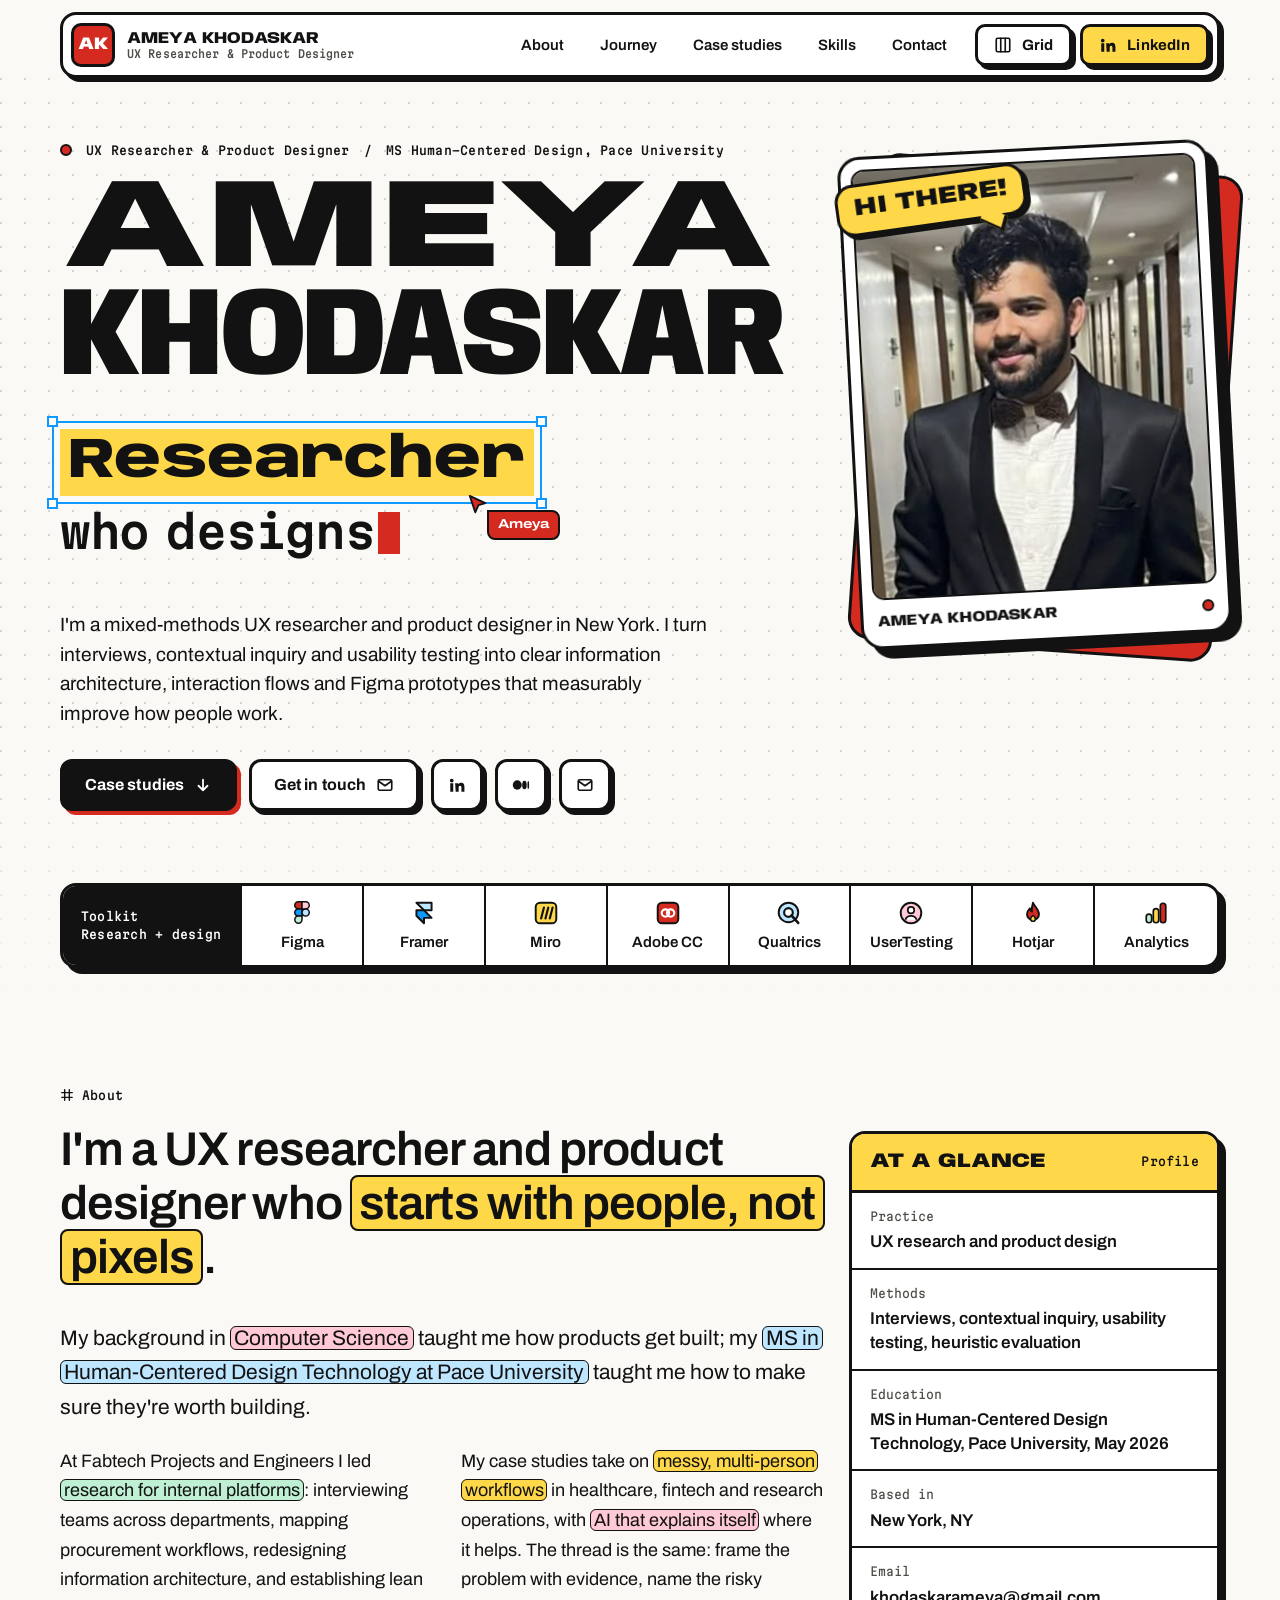
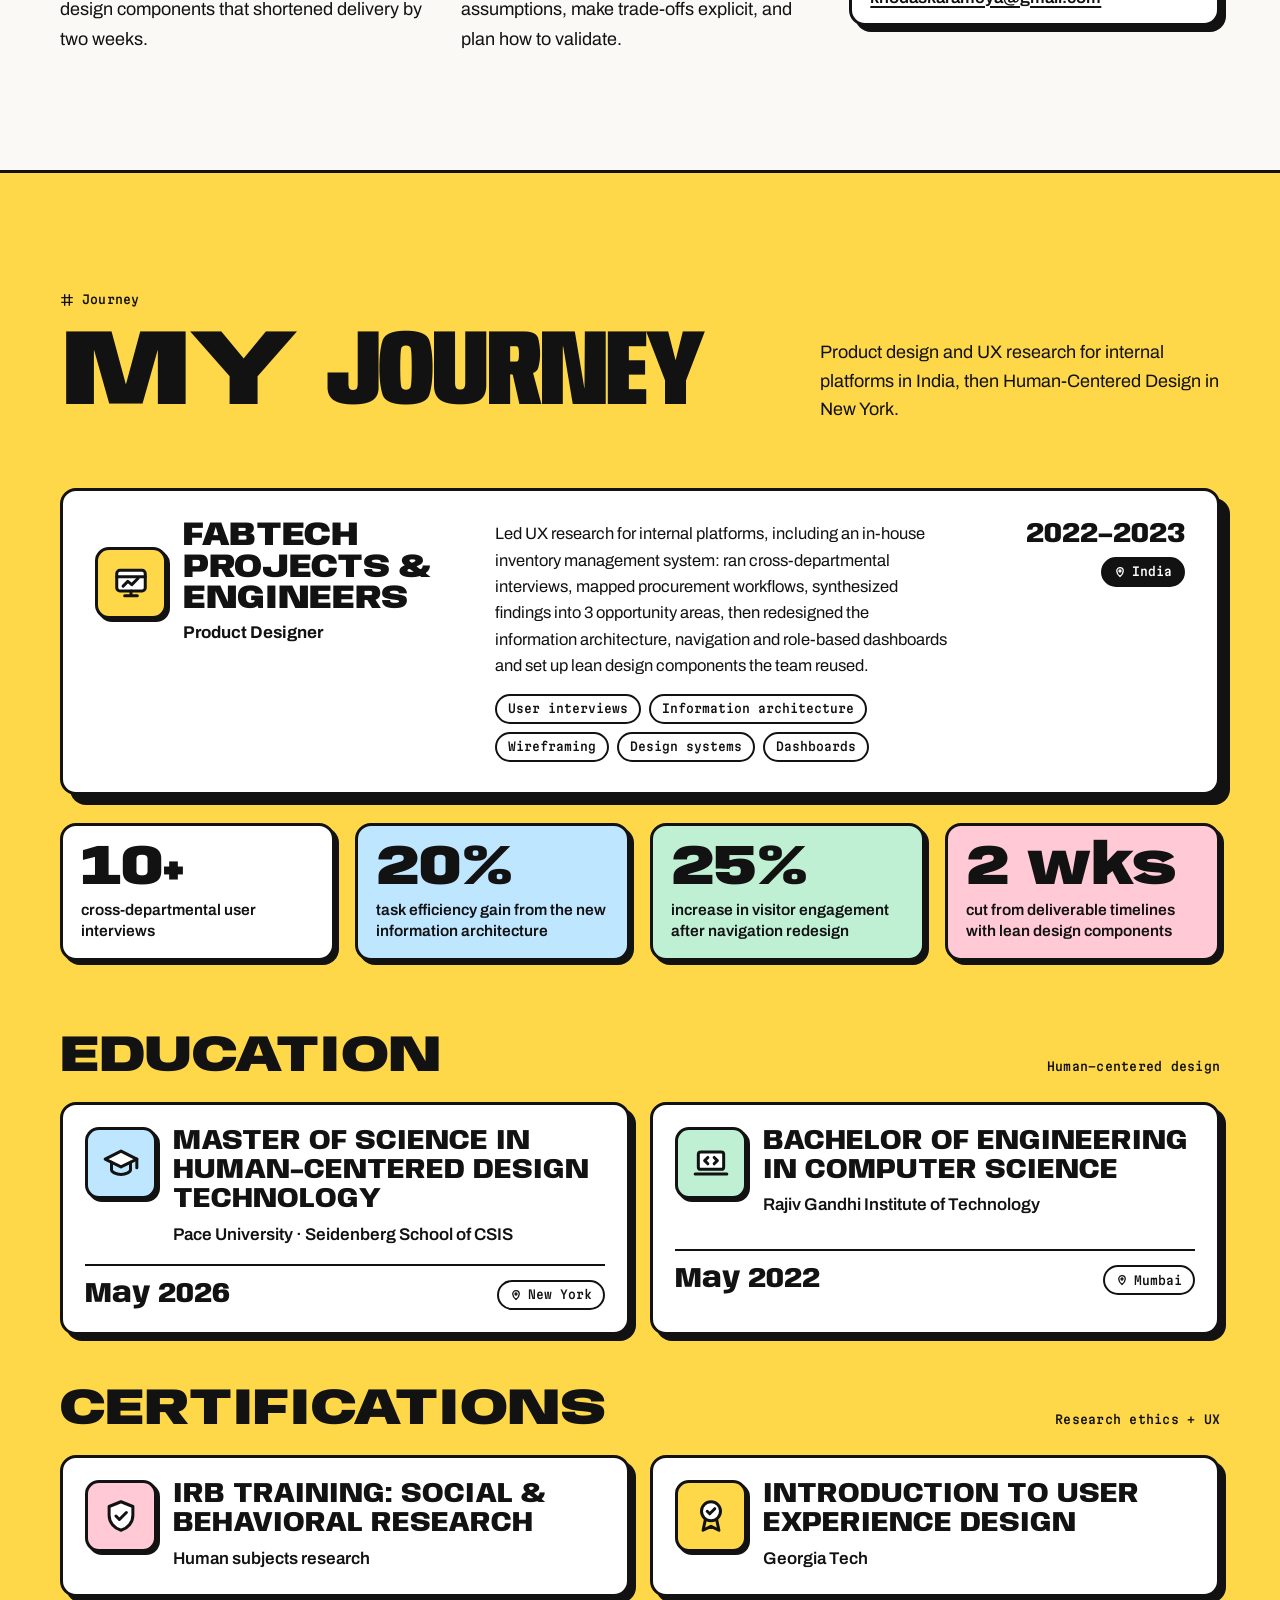
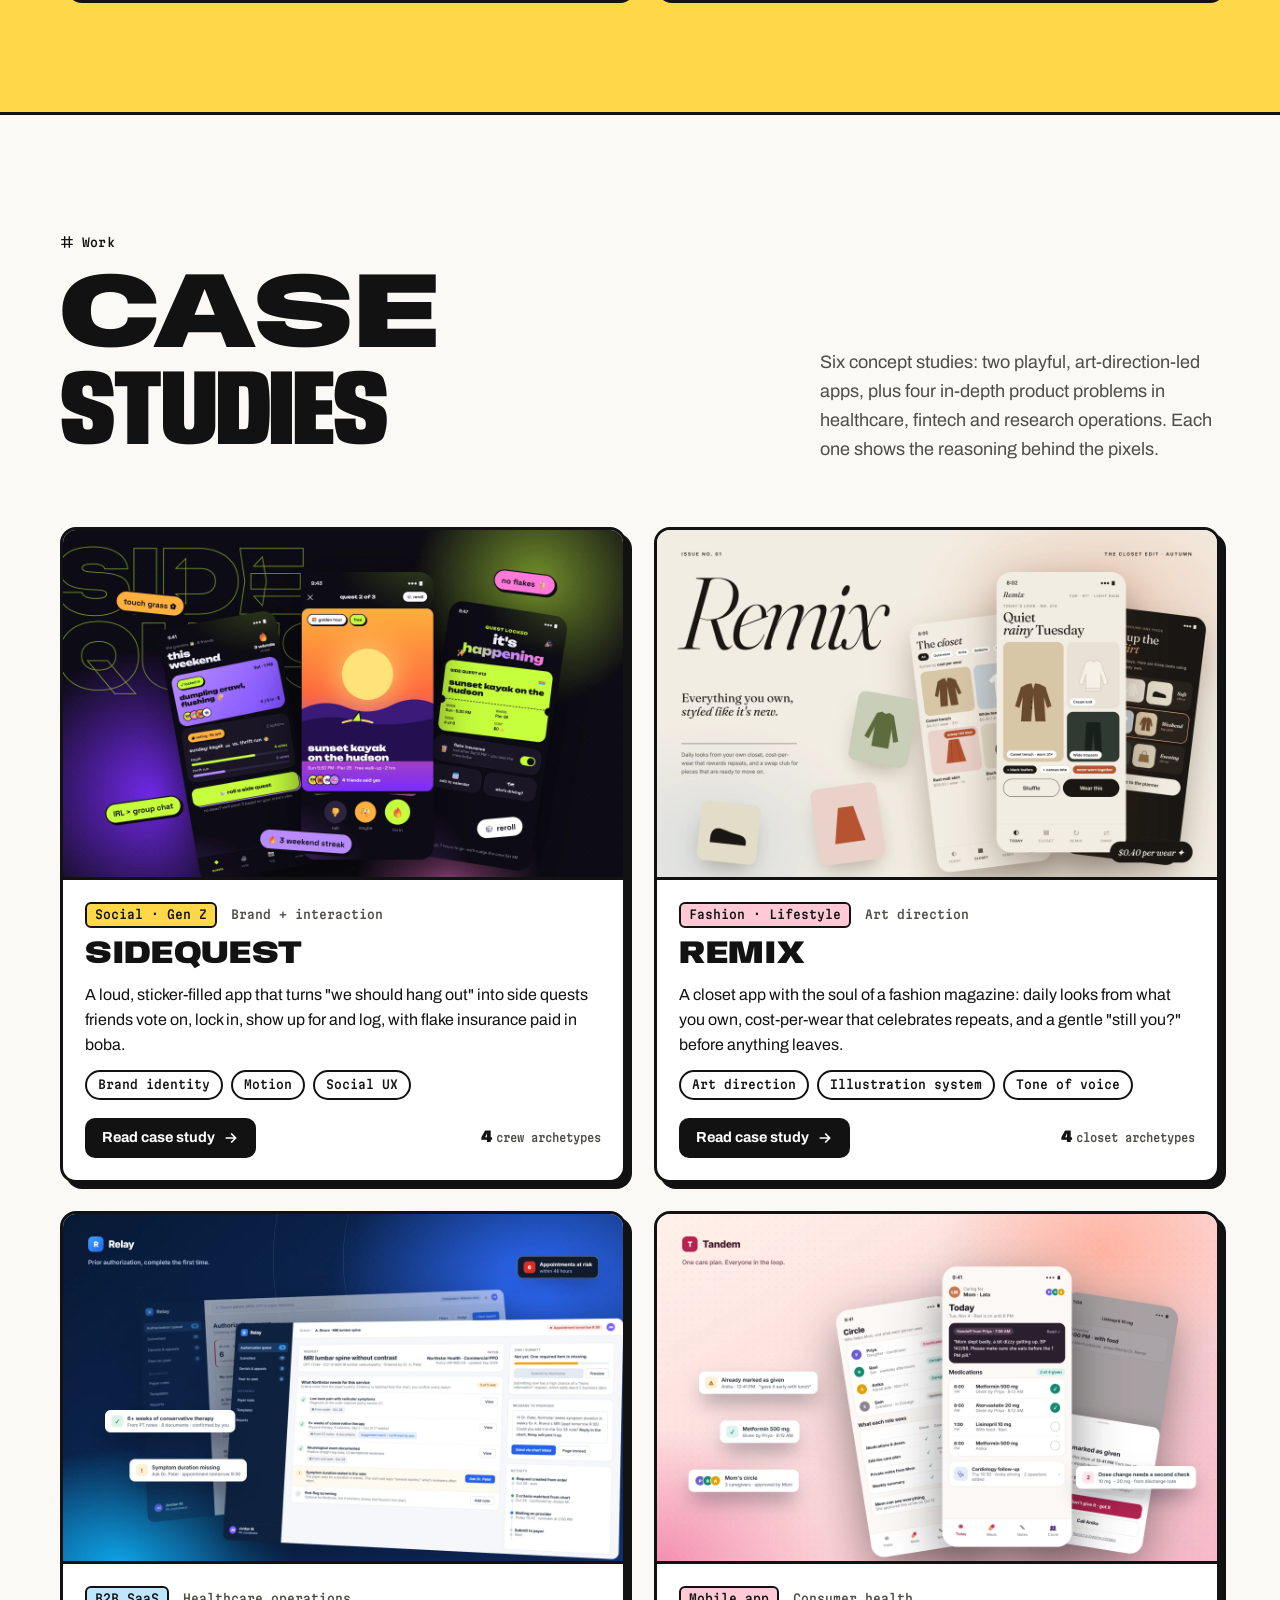
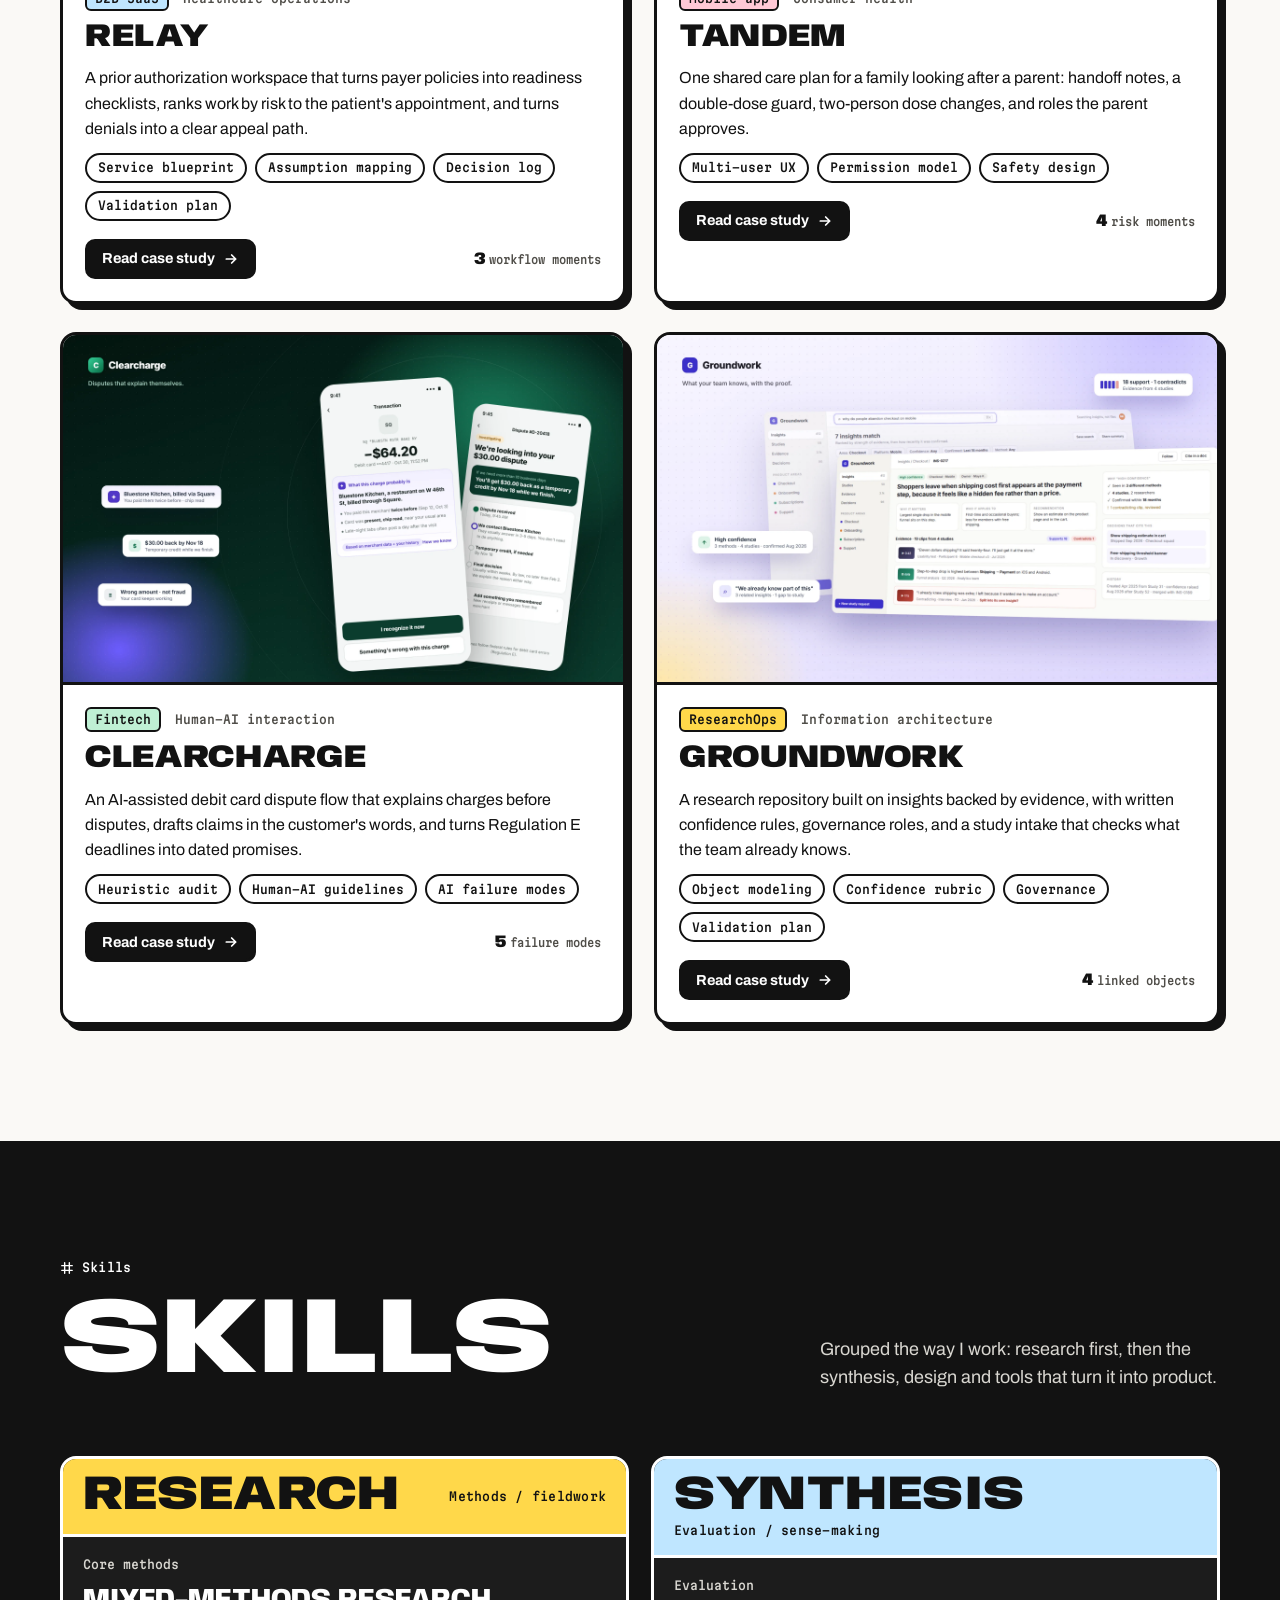
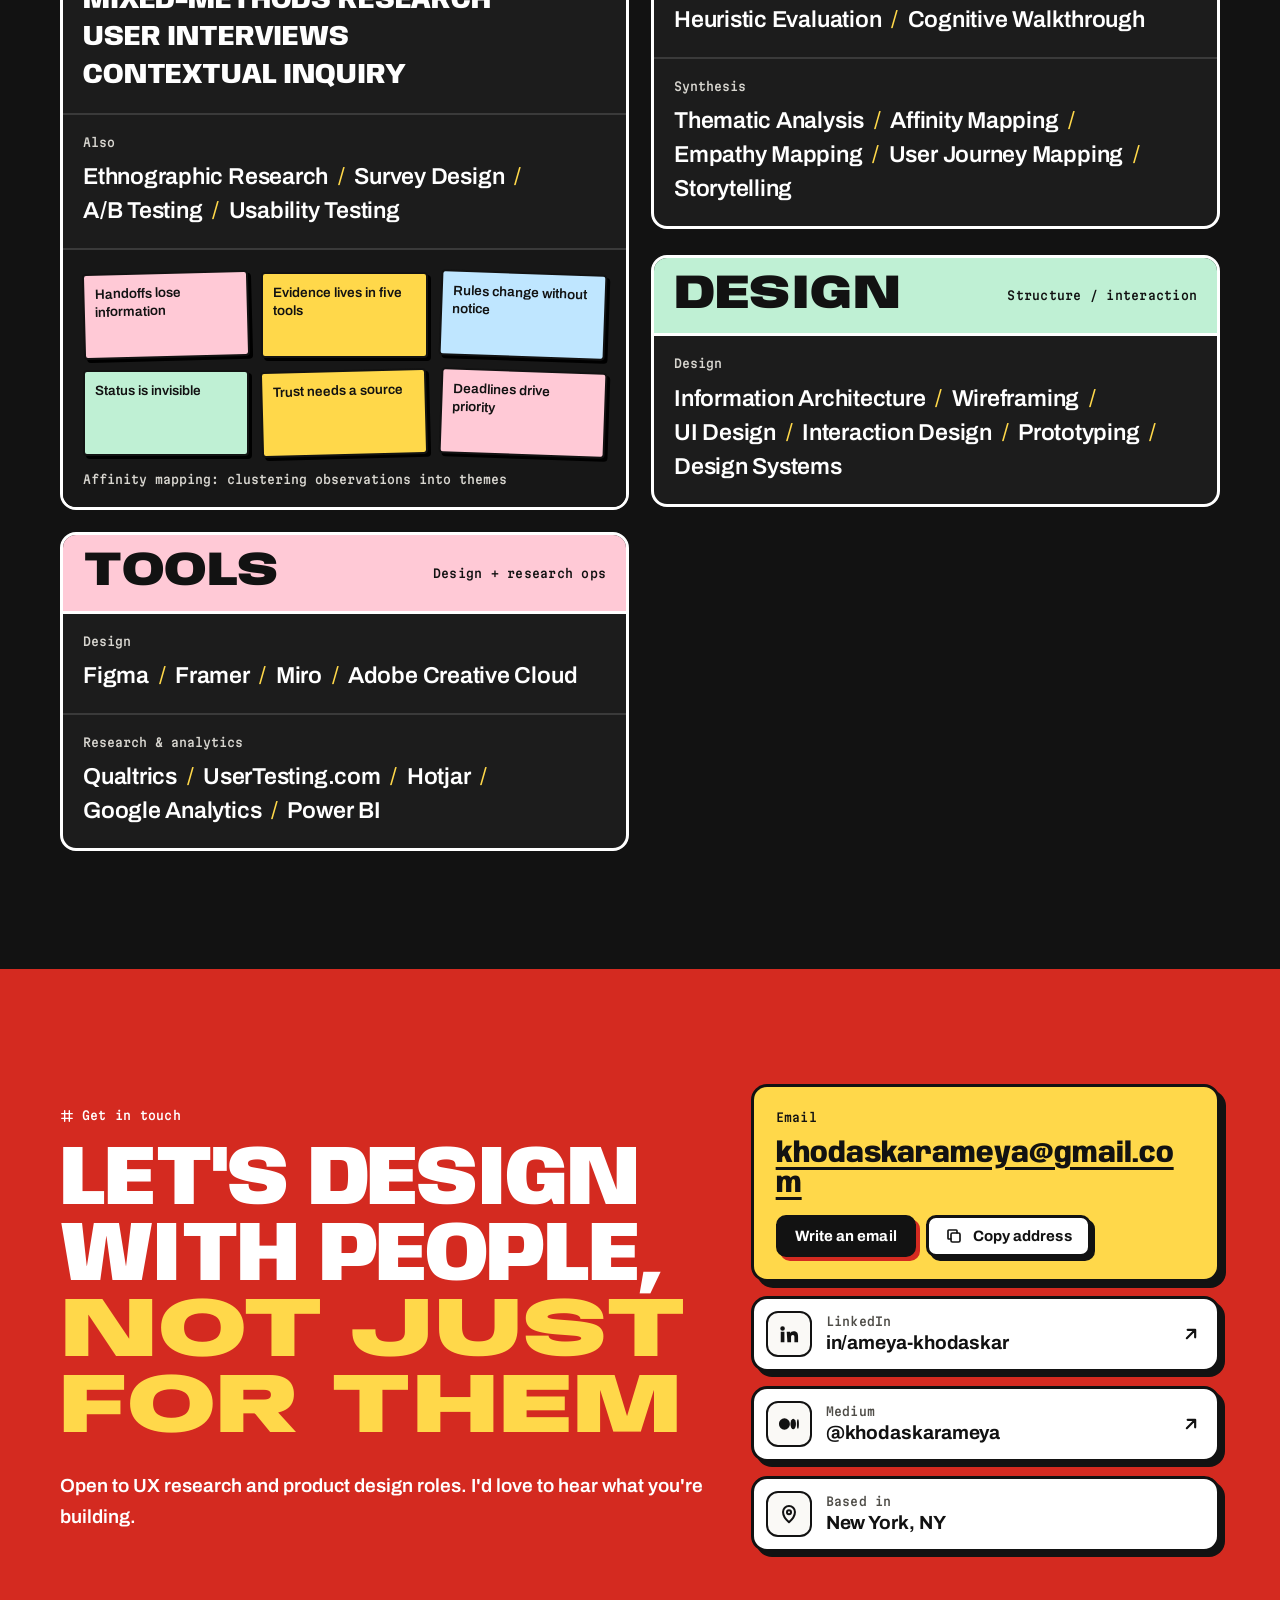
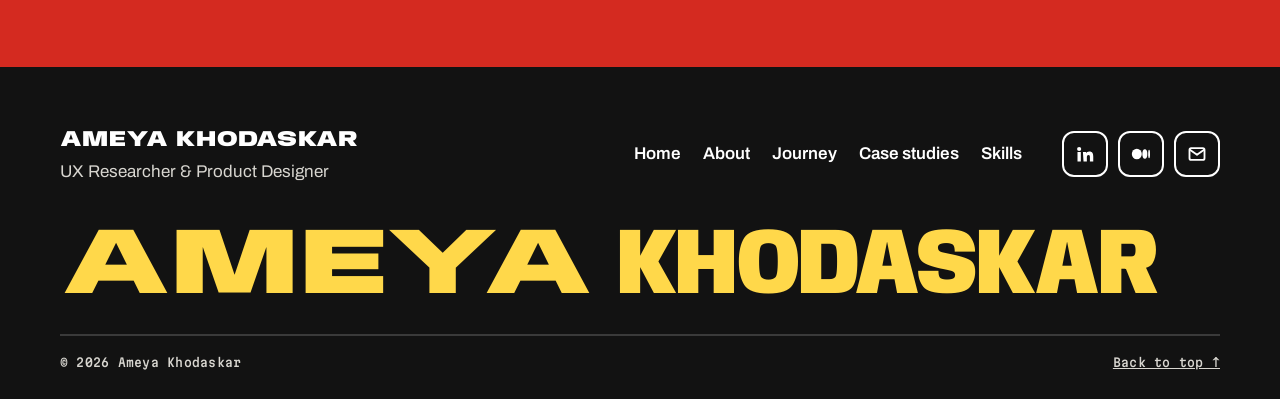
==== index.html @ 9c31971b "Launch portfolio: home page and six case studies" ====
<!doctype html>
<html lang="en" class="no-js">
<head>
<meta charset="utf-8">
<meta name="viewport" content="width=device-width, initial-scale=1">
<title>Ameya Khodaskar | UX Researcher &amp; Product Designer</title>
<meta name="description" content="Ameya Khodaskar, UX researcher and product designer in New York. Case studies in mixed-methods research, usability testing and Figma prototyping.">
<meta name="keywords" content="Ameya Khodaskar, UX Researcher, Product Designer, Human-Centered Design, Usability Testing, Figma, Case Studies, New York">
<meta name="author" content="Ameya Khodaskar">
<meta name="theme-color" content="#d42a20">
<link rel="canonical" href="https://khodaskarameya-hub.github.io/">
<meta property="og:type" content="website">
<meta property="og:site_name" content="Ameya Khodaskar">
<meta property="og:title" content="Ameya Khodaskar | UX Researcher &amp; Product Designer">
<meta property="og:description" content="Mixed-methods UX researcher and product designer who turns interviews, contextual inquiry and usability testing into clear flows and tested Figma prototypes.">
<meta property="og:url" content="https://khodaskarameya-hub.github.io/">
<meta property="og:image" content="https://khodaskarameya-hub.github.io/assets/images/social-card.png">
<meta property="og:image:width" content="1200">
<meta property="og:image:height" content="630">
<meta property="og:image:alt" content="Ameya Khodaskar, UX researcher who designs">
<meta name="twitter:card" content="summary_large_image">
<meta name="twitter:title" content="Ameya Khodaskar | UX Researcher &amp; Product Designer">
<meta name="twitter:description" content="Mixed-methods UX researcher and product designer in New York. Case studies from research to tested Figma prototypes.">
<meta name="twitter:image" content="https://khodaskarameya-hub.github.io/assets/images/social-card.png">
<link rel="icon" href="favicon.svg" type="image/svg+xml">
<link rel="apple-touch-icon" href="apple-touch-icon.png">
<link rel="preconnect" href="https://fonts.googleapis.com">
<link rel="preconnect" href="https://fonts.gstatic.com" crossorigin>
<link rel="stylesheet" href="https://fonts.googleapis.com/css2?family=Anybody:wdth,wght@50..150,500..900&amp;family=Archivo:wdth,wght@62..125,400..800&amp;family=Martian+Mono:wdth,wght@75..112.5,400..600&amp;display=swap">
<link rel="stylesheet" href="assets/css/style.css">
<script>document.documentElement.classList.replace('no-js', 'js');</script>
<script type="application/ld+json">
{
  "@context": "https://schema.org",
  "@type": "Person",
  "name": "Ameya Khodaskar",
  "jobTitle": "UX Researcher & Product Designer",
  "description": "Mixed-methods UX researcher and product designer who turns interviews, contextual inquiry and usability testing into clear information architecture, interaction flows and tested Figma prototypes.",
  "url": "https://khodaskarameya-hub.github.io/",
  "image": "https://khodaskarameya-hub.github.io/assets/images/ameya-khodaskar.jpg",
  "email": "khodaskarameya@gmail.com",
  "address": { "@type": "PostalAddress", "addressLocality": "New York", "addressRegion": "NY", "addressCountry": "US" },
  "sameAs": ["https://www.linkedin.com/in/ameya-khodaskar-071bb1207", "https://medium.com/@khodaskarameya"],
  "alumniOf": [
    { "@type": "CollegeOrUniversity", "name": "Pace University" },
    { "@type": "CollegeOrUniversity", "name": "Rajiv Gandhi Institute of Technology" }
  ],
  "knowsAbout": ["UX Research", "Mixed-Methods Research", "Usability Testing", "Contextual Inquiry", "Heuristic Evaluation", "Information Architecture", "Interaction Design", "Prototyping", "Human-AI Interaction", "Figma", "Framer", "Miro"]
}
</script>
</head>
<body>
<a class="skip" href="#main">Skip to content</a>

<header class="topbar">
  <div class="wrap">
    <nav class="nav" aria-label="Primary">
      <a class="brand" href="#hero" aria-label="Ameya Khodaskar, back to top">
        <span class="mono-mark" aria-hidden="true">AK</span>
        <span class="brand-name">Ameya Khodaskar<small>UX Researcher &amp; Product Designer</small></span>
      </a>
      <ul class="nav-links">
        <li><a href="#about">About</a></li>
        <li><a href="#experience">Journey</a></li>
        <li><a href="#projects">Case studies</a></li>
        <li><a href="#skills">Skills</a></li>
        <li><a href="#contact">Contact</a></li>
      </ul>
      <div class="nav-actions">
        <button class="btn btn-sm grid-toggle" type="button" aria-pressed="false" title="Show the layout grid (shortcut: G)">
          <svg viewBox="0 0 24 24" fill="none" stroke="currentColor" stroke-width="2.2" stroke-linecap="round" aria-hidden="true"><rect x="3" y="3" width="18" height="18" rx="2"/><path d="M9 3v18M15 3v18"/></svg>
          <span>Grid</span>
        </button>
        <a class="btn btn-sm btn-lemon" href="https://www.linkedin.com/in/ameya-khodaskar-071bb1207" target="_blank" rel="noopener">
          <svg viewBox="0 0 24 24" aria-hidden="true"><path fill="currentColor" d="M4.98 3.5a2.5 2.5 0 1 1 0 5 2.5 2.5 0 0 1 0-5zM3 9.5h4V21H3zM9.5 9.5h3.8v1.6h.06c.53-1 1.83-2.06 3.77-2.06 4.03 0 4.77 2.65 4.77 6.1V21h-4v-5.1c0-1.22-.02-2.78-1.7-2.78-1.7 0-1.96 1.33-1.96 2.7V21h-4z"/></svg>
          LinkedIn
        </a>
        <details class="menu">
          <summary aria-label="Menu">
            <svg viewBox="0 0 24 24" fill="none" stroke="currentColor" stroke-width="2.6" stroke-linecap="round" aria-hidden="true"><path d="M4 7h16M4 12h16M4 17h16"/></svg>
            <span>Menu</span>
          </summary>
          <div class="menu-panel">
            <a href="#hero">Home <span>Top</span></a>
            <a href="#about">About <span>Profile</span></a>
            <a href="#experience">Journey <span>Role + study</span></a>
            <a href="#projects">Case studies <span>Six studies</span></a>
            <a href="#skills">Skills <span>Research / design</span></a>
            <a href="#contact">Contact <span>Email + LinkedIn</span></a>
          </div>
        </details>
      </div>
    </nav>
  </div>
</header>

<main id="main">

<!-- ============ HERO ============ -->
<section id="hero" class="hero" aria-labelledby="hero-name">
  <div class="wrap">
    <div class="hero-grid">
      <div class="hero-copy">
        <p class="hero-eyebrow label"><span class="status-dot" aria-hidden="true"></span><span>UX Researcher &amp; Product Designer</span><span aria-hidden="true">/</span><span>MS Human-Centered Design, Pace University</span></p>
        <h1 id="hero-name" class="name"><span class="n1">Ameya</span> <span class="n2">Khodaskar</span></h1>
        <p class="thesis">
          <span class="sel">Researcher<span class="handles" aria-hidden="true"><i></i><i></i><i></i><i></i></span><span class="cursor" aria-hidden="true"><svg viewBox="0 0 24 24"><path d="M3 2l17 8-7.5 2.2L9 20z" fill="#d42a20" stroke="#121212" stroke-width="2" stroke-linejoin="round"/></svg><span>Ameya</span></span></span>
          <span class="codes">who designs<span class="caret" aria-hidden="true"></span></span>
        </p>
        <p class="lede">I'm a mixed-methods UX researcher and product designer in New York. I turn interviews, contextual inquiry and usability testing into clear information architecture, interaction flows and Figma prototypes that measurably improve how people work.</p>
        <div class="hero-cta">
          <a class="btn btn-ink" href="#projects">Case studies
            <svg viewBox="0 0 24 24" fill="none" stroke="currentColor" stroke-width="2.4" stroke-linecap="round" stroke-linejoin="round" aria-hidden="true"><path d="M12 5v14M6 13l6 6 6-6"/></svg>
          </a>
          <a class="btn hero-resume" href="#contact">Get in touch
            <svg viewBox="0 0 24 24" fill="none" stroke="currentColor" stroke-width="2.2" stroke-linecap="round" stroke-linejoin="round" aria-hidden="true"><rect x="3" y="5" width="18" height="14" rx="2"/><path d="m3.5 7 8.5 6 8.5-6"/></svg>
          </a>
          <a class="btn btn-icon" href="https://www.linkedin.com/in/ameya-khodaskar-071bb1207" target="_blank" rel="noopener" aria-label="LinkedIn profile, Ameya Khodaskar">
            <svg viewBox="0 0 24 24" aria-hidden="true"><path fill="currentColor" d="M4.98 3.5a2.5 2.5 0 1 1 0 5 2.5 2.5 0 0 1 0-5zM3 9.5h4V21H3zM9.5 9.5h3.8v1.6h.06c.53-1 1.83-2.06 3.77-2.06 4.03 0 4.77 2.65 4.77 6.1V21h-4v-5.1c0-1.22-.02-2.78-1.7-2.78-1.7 0-1.96 1.33-1.96 2.7V21h-4z"/></svg>
          </a>
          <a class="btn btn-icon" href="https://medium.com/@khodaskarameya" target="_blank" rel="noopener" aria-label="Medium articles, @khodaskarameya">
            <svg viewBox="0 0 24 24" aria-hidden="true"><g fill="currentColor"><ellipse cx="7" cy="12" rx="6" ry="6.2"/><ellipse cx="16.6" cy="12" rx="3" ry="5.8"/><ellipse cx="21.7" cy="12" rx="1.1" ry="5.2"/></g></svg>
          </a>
          <a class="btn btn-icon" href="mailto:khodaskarameya@gmail.com" aria-label="Email khodaskarameya@gmail.com">
            <svg viewBox="0 0 24 24" fill="none" stroke="currentColor" stroke-width="2.2" stroke-linecap="round" stroke-linejoin="round" aria-hidden="true"><rect x="3" y="5" width="18" height="14" rx="2"/><path d="m3.5 7 8.5 6 8.5-6"/></svg>
          </a>
        </div>
      </div>

      <figure class="portrait">
        <div class="portrait-plate" aria-hidden="true"></div>
        <div class="portrait-card">
          <img src="assets/images/ameya-khodaskar.jpg" width="720" height="720" alt="Portrait of Ameya Khodaskar, smiling, in a black tuxedo and bow tie" fetchpriority="high">
          <figcaption class="portrait-cap"><b>Ameya Khodaskar</b><span class="cap-dot" aria-hidden="true"></span></figcaption>
        </div>
        <p class="bubble">Hi there!</p>
      </figure>
    </div>

    <div class="dock-wrap">
      <div class="dock" role="list" aria-label="Toolkit">
        <div class="dock-title" aria-hidden="true"><span class="label">Toolkit</span><span class="label">Research + design</span></div>
        <div class="tool" role="listitem">
          <svg viewBox="0 0 24 24" aria-hidden="true"><g stroke="#121212" stroke-width="1.4"><path d="M8.6 1.6h3.4v6.6H8.6a3.3 3.3 0 0 1 0-6.6z" fill="#d42a20"/><path d="M12 1.6h3.4a3.3 3.3 0 0 1 0 6.6H12z" fill="#ffc9d6"/><path d="M8.6 8.2H12v6.6H8.6a3.3 3.3 0 0 1 0-6.6z" fill="#0d99ff"/><circle cx="15.4" cy="11.5" r="3.3" fill="#bfe6ff"/><path d="M8.6 14.8H12v3.3a3.3 3.3 0 1 1-3.4-3.3z" fill="#bff0d4"/></g></svg>
          Figma
        </div>
        <div class="tool" role="listitem">
          <svg viewBox="0 0 24 24" aria-hidden="true"><g stroke="#121212" stroke-width="1.8" stroke-linejoin="round"><path d="M5 2.5h14v7h-7z" fill="#bfe6ff"/><path d="M5 9.5h7l7 7h-7v5l-7-7z" fill="#0d99ff"/></g></svg>
          Framer
        </div>
        <div class="tool" role="listitem">
          <svg viewBox="0 0 24 24" aria-hidden="true"><rect x="2.5" y="2.5" width="19" height="19" rx="4" fill="#ffd84a" stroke="#121212" stroke-width="1.8"/><path d="M7.5 17l2.6-10M11.5 17l2.6-10M15.5 17l2.6-10" fill="none" stroke="#121212" stroke-width="2" stroke-linecap="round"/></svg>
          Miro
        </div>
        <div class="tool" role="listitem">
          <svg viewBox="0 0 24 24" aria-hidden="true"><rect x="2.5" y="2.5" width="19" height="19" rx="4" fill="#d42a20" stroke="#121212" stroke-width="1.8"/><circle cx="9.6" cy="12" r="3.4" fill="none" stroke="#fff" stroke-width="2"/><circle cx="14.4" cy="12" r="3.4" fill="none" stroke="#fff" stroke-width="2"/></svg>
          Adobe CC
        </div>
        <div class="tool" role="listitem">
          <svg viewBox="0 0 24 24" aria-hidden="true"><circle cx="11.5" cy="11.5" r="9" fill="#bfe6ff" stroke="#121212" stroke-width="1.8"/><circle cx="11.5" cy="11.5" r="4" fill="#fff" stroke="#121212" stroke-width="2"/><path d="M14.2 14.2l6.3 7" stroke="#121212" stroke-width="2.4" stroke-linecap="round"/></svg>
          Qualtrics
        </div>
        <div class="tool" role="listitem">
          <svg viewBox="0 0 24 24" aria-hidden="true"><circle cx="12" cy="12" r="9.5" fill="#ffc9d6" stroke="#121212" stroke-width="1.8"/><circle cx="12" cy="9.4" r="3" fill="#fff" stroke="#121212" stroke-width="1.6"/><path d="M6.8 18.2a5.4 5 0 0 1 10.4 0" fill="#fff" stroke="#121212" stroke-width="1.6" stroke-linejoin="round"/></svg>
          UserTesting
        </div>
        <div class="tool" role="listitem">
          <svg viewBox="0 0 24 24" aria-hidden="true"><path d="M12 2.5c1 3.4 5.5 5.6 5.5 10.6a5.5 5.5 0 0 1-11 0c0-2.6 1.4-4.2 2.6-5.4.2 1.6.9 2.6 2 3.1C10.6 10.6 11 6.4 12 2.5z" fill="#d42a20" stroke="#121212" stroke-width="1.8" stroke-linejoin="round"/><path d="M12 14.2c1.4 1.1 2.2 2.1 2.2 3.3a2.2 2.2 0 0 1-4.4 0c0-1.2.8-2.2 2.2-3.3z" fill="#ffd84a" stroke="#121212" stroke-width="1.4" stroke-linejoin="round"/></svg>
          Hotjar
        </div>
        <div class="tool" role="listitem">
          <svg viewBox="0 0 24 24" aria-hidden="true"><g stroke="#121212" stroke-width="1.6"><rect x="3" y="13" width="5" height="8" rx="2.5" fill="#bff0d4"/><rect x="9.5" y="8" width="5" height="13" rx="2.5" fill="#ffd84a"/><rect x="16" y="3" width="5" height="18" rx="2.5" fill="#d42a20"/></g></svg>
          Analytics
        </div>
      </div>
    </div>
  </div>
</section>

<!-- ============ ABOUT ============ -->
<section id="about" class="section about" aria-labelledby="about-title">
  <div class="wrap">
    <h2 id="about-title" class="frame-tag"><svg viewBox="0 0 24 24" fill="none" stroke="currentColor" stroke-width="2.4" stroke-linecap="round" aria-hidden="true"><path d="M8 3v18M16 3v18M3 8h18M3 16h18"/></svg>About</h2>
    <div class="about-grid">
      <div class="about-main">
        <p class="lead">I'm a UX researcher and product designer who <span class="hl">starts with people, not pixels</span>.</p>
        <div class="about-cols">
          <p>My background in <span class="hl hl-rose">Computer Science</span> taught me how products get built; my <span class="hl hl-sky">MS in Human-Centered Design Technology at Pace University</span> taught me how to make sure they're worth building.</p>
          <p>At Fabtech Projects and Engineers I led <span class="hl hl-mint">research for internal platforms</span>: interviewing teams across departments, mapping procurement workflows, redesigning information architecture, and establishing lean design components that shortened delivery by two weeks.</p>
          <p>My case studies take on <span class="hl">messy, multi-person workflows</span> in healthcare, fintech and research operations, with <span class="hl hl-rose">AI that explains itself</span> where it helps. The thread is the same: frame the problem with evidence, name the risky assumptions, make trade-offs explicit, and plan how to validate.</p>
        </div>
      </div>
      <aside class="facts" aria-labelledby="facts-title">
        <div class="facts-head"><h3 id="facts-title">At a glance</h3><span class="label">Profile</span></div>
        <dl>
          <div><dt>Practice</dt><dd>UX research and product design</dd></div>
          <div><dt>Methods</dt><dd>Interviews, contextual inquiry, usability testing, heuristic evaluation</dd></div>
          <div><dt>Education</dt><dd>MS in Human-Centered Design Technology, Pace University, May 2026</dd></div>
          <div><dt>Based in</dt><dd>New York, NY</dd></div>
          <div><dt>Email</dt><dd><a href="mailto:khodaskarameya@gmail.com">khodaskarameya@gmail.com</a></dd></div>
        </dl>
      </aside>
    </div>
  </div>
</section>

<!-- ============ JOURNEY ============ -->
<section id="experience" class="section journey" aria-labelledby="journey-title">
  <div class="wrap">
    <div class="section-head">
      <div>
        <p class="frame-tag"><svg viewBox="0 0 24 24" fill="none" stroke="currentColor" stroke-width="2.4" stroke-linecap="round" aria-hidden="true"><path d="M8 3v18M16 3v18M3 8h18M3 16h18"/></svg>Journey</p>
        <h2 id="journey-title" class="h2">My <span class="alt">journey</span></h2>
      </div>
      <p class="intro">Product design and UX research for internal platforms in India, then Human-Centered Design in New York.</p>
    </div>

    <ul class="roles">
      <li class="role">
        <div class="role-top">
          <div class="logo-tile t-lemon"><svg viewBox="0 0 24 24" fill="none" stroke="#121212" stroke-width="1.9" stroke-linejoin="round" stroke-linecap="round" aria-hidden="true"><rect x="3" y="4" width="18" height="13" rx="2" fill="#fff"/><path d="M3 8h18M8 20h8M12 17v3"/><path d="M7 14l3-3 2.5 2 4-4"/></svg></div>
          <div>
            <h3 class="role-co">Fabtech Projects &amp; Engineers</h3>
            <p class="role-title">Product Designer</p>
          </div>
        </div>
        <div class="role-main">
          <p class="role-desc">Led UX research for internal platforms, including an in-house inventory management system: ran cross-departmental interviews, mapped procurement workflows, synthesized findings into 3 opportunity areas, then redesigned the information architecture, navigation and role-based dashboards and set up lean design components the team reused.</p>
          <ul class="chips" aria-label="Focus areas">
            <li class="chip">User interviews</li><li class="chip">Information architecture</li><li class="chip">Wireframing</li><li class="chip">Design systems</li><li class="chip">Dashboards</li>
          </ul>
        </div>
        <div class="role-meta">
          <p class="years">2022–2023</p>
          <span class="chip chip-ink chip-loc"><svg viewBox="0 0 24 24" fill="none" stroke="currentColor" stroke-width="2.6" aria-hidden="true"><path d="M12 21s-6.5-5.6-6.5-11.2a6.5 6.5 0 0 1 13 0C18.5 15.4 12 21 12 21z"/><circle cx="12" cy="10" r="2"/></svg>India</span>
        </div>
      </li>
    </ul>

    <ul class="impact" aria-label="Impact at Fabtech">
      <li><b>10+</b><span>cross-departmental user interviews</span></li>
      <li><b>20%</b><span>task efficiency gain from the new information architecture</span></li>
      <li><b>25%</b><span>increase in visitor engagement after navigation redesign</span></li>
      <li><b>2 wks</b><span>cut from deliverable timelines with lean design components</span></li>
    </ul>

    <div id="education" class="edu">
      <div class="edu-title"><h3 class="h3">Education</h3><span class="label edu-note">Human-centered design</span></div>
      <ul class="edu-list">
        <li class="edu-card">
          <div class="logo-tile t-sky"><svg viewBox="0 0 24 24" fill="none" stroke="#121212" stroke-width="1.9" stroke-linejoin="round" stroke-linecap="round" aria-hidden="true"><path d="M2 9.5 12 4.5l10 5-10 5z" fill="#fff"/><path d="M6 11.5v4.8c0 1.4 2.7 2.9 6 2.9s6-1.5 6-2.9v-4.8"/><path d="M22 9.5v5.5"/></svg></div>
          <div>
            <p class="edu-degree">Master of Science in Human-Centered Design Technology</p>
            <p class="edu-school">Pace University · Seidenberg School of CSIS</p>
          </div>
          <div class="edu-years"><span class="years">May 2026</span><span class="chip chip-loc"><svg viewBox="0 0 24 24" fill="none" stroke="currentColor" stroke-width="2.6" aria-hidden="true"><path d="M12 21s-6.5-5.6-6.5-11.2a6.5 6.5 0 0 1 13 0C18.5 15.4 12 21 12 21z"/><circle cx="12" cy="10" r="2"/></svg>New York</span></div>
        </li>
        <li class="edu-card">
          <div class="logo-tile t-mint"><svg viewBox="0 0 24 24" fill="none" stroke="#121212" stroke-width="1.9" stroke-linejoin="round" stroke-linecap="round" aria-hidden="true"><rect x="4" y="5" width="16" height="11" rx="1.5" fill="#fff"/><path d="M2 19h20M10 8.5 8 10.5l2 2M14 8.5l2 2-2 2"/></svg></div>
          <div>
            <p class="edu-degree">Bachelor of Engineering in Computer Science</p>
            <p class="edu-school">Rajiv Gandhi Institute of Technology</p>
          </div>
          <div class="edu-years"><span class="years">May 2022</span><span class="chip chip-loc"><svg viewBox="0 0 24 24" fill="none" stroke="currentColor" stroke-width="2.6" aria-hidden="true"><path d="M12 21s-6.5-5.6-6.5-11.2a6.5 6.5 0 0 1 13 0C18.5 15.4 12 21 12 21z"/><circle cx="12" cy="10" r="2"/></svg>Mumbai</span></div>
        </li>
      </ul>
    </div>

    <div id="certifications" class="edu">
      <div class="edu-title"><h3 class="h3">Certifications</h3><span class="label edu-note">Research ethics + UX</span></div>
      <ul class="edu-list">
        <li class="edu-card">
          <div class="logo-tile t-rose"><svg viewBox="0 0 24 24" fill="none" stroke="#121212" stroke-width="1.9" stroke-linejoin="round" stroke-linecap="round" aria-hidden="true"><path d="M12 3 4.5 6v5.5c0 4.6 3.2 8.2 7.5 9.5 4.3-1.3 7.5-4.9 7.5-9.5V6z" fill="#fff"/><path d="m8.8 12 2.2 2.2 4.4-4.4"/></svg></div>
          <div>
            <p class="edu-degree">IRB Training: Social &amp; Behavioral Research</p>
            <p class="edu-school">Human subjects research</p>
          </div>
        </li>
        <li class="edu-card">
          <div class="logo-tile t-lemon"><svg viewBox="0 0 24 24" fill="none" stroke="#121212" stroke-width="1.9" stroke-linejoin="round" stroke-linecap="round" aria-hidden="true"><circle cx="12" cy="9" r="6" fill="#fff"/><path d="M8.5 14 7 21l5-2.5 5 2.5-1.5-7"/><path d="m9.6 9 1.6 1.6 3.2-3.2"/></svg></div>
          <div>
            <p class="edu-degree">Introduction to User Experience Design</p>
            <p class="edu-school">Georgia Tech</p>
          </div>
        </li>
      </ul>
    </div>
  </div>
</section>

<!-- ============ CASE STUDIES ============ -->
<section id="projects" class="section projects" aria-labelledby="projects-title">
  <div class="wrap">
    <div class="section-head">
      <div>
        <p class="frame-tag"><svg viewBox="0 0 24 24" fill="none" stroke="currentColor" stroke-width="2.4" stroke-linecap="round" aria-hidden="true"><path d="M8 3v18M16 3v18M3 8h18M3 16h18"/></svg>Work</p>
        <h2 id="projects-title" class="h2">Case <span class="alt">studies</span></h2>
      </div>
      <p class="intro">Six concept studies: two playful, art-direction-led apps, plus four in-depth product problems in healthcare, fintech and research operations. Each one shows the reasoning behind the pixels.</p>
    </div>

    <div class="feat-grid">
      <!-- Sidequest -->
      <article class="card c-sq" aria-labelledby="p-sq">
        <div class="viz viz-shot">
          <img class="shot" src="assets/images/case-studies/sidequest/kv.webp" width="2400" height="1500" alt="Sidequest key visual: neon phone screens and stickers on a dark background" loading="lazy">
        </div>
        <div class="card-body">
          <p class="kicker"><span class="tag t-lemon">Social · Gen Z</span><span>Brand + interaction</span></p>
          <h3 id="p-sq" class="p-name">Sidequest</h3>
          <p class="p-desc">A loud, sticker-filled app that turns "we should hang out" into side quests friends vote on, lock in, show up for and log, with flake insurance paid in boba.</p>
          <ul class="chips" aria-label="Methods"><li class="chip">Brand identity</li><li class="chip">Motion</li><li class="chip">Social UX</li></ul>
          <div class="card-foot">
            <a class="src" href="case-studies/sidequest-group-plans/" aria-label="Read the Sidequest case study">Read case study<svg viewBox="0 0 24 24" fill="none" stroke="currentColor" stroke-width="2.6" stroke-linecap="round" stroke-linejoin="round" aria-hidden="true"><path d="M5 12h14M13 6l6 6-6 6"/></svg></a>
            <span class="stat-line"><b>4</b>crew archetypes</span>
          </div>
        </div>
      </article>

      <!-- Remix -->
      <article class="card c-rx" aria-labelledby="p-rx">
        <div class="viz viz-shot">
          <img class="shot" src="assets/images/case-studies/remix/kv.webp" width="2400" height="1500" alt="Remix key visual styled like a fashion magazine cover with phone screens and illustrated garments" loading="lazy">
        </div>
        <div class="card-body">
          <p class="kicker"><span class="tag t-rose">Fashion · Lifestyle</span><span>Art direction</span></p>
          <h3 id="p-rx" class="p-name">Remix</h3>
          <p class="p-desc">A closet app with the soul of a fashion magazine: daily looks from what you own, cost-per-wear that celebrates repeats, and a gentle "still you?" before anything leaves.</p>
          <ul class="chips" aria-label="Methods"><li class="chip">Art direction</li><li class="chip">Illustration system</li><li class="chip">Tone of voice</li></ul>
          <div class="card-foot">
            <a class="src" href="case-studies/remix-closet/" aria-label="Read the Remix case study">Read case study<svg viewBox="0 0 24 24" fill="none" stroke="currentColor" stroke-width="2.6" stroke-linecap="round" stroke-linejoin="round" aria-hidden="true"><path d="M5 12h14M13 6l6 6-6 6"/></svg></a>
            <span class="stat-line"><b>4</b>closet archetypes</span>
          </div>
        </div>
      </article>

      <!-- Relay -->
      <article class="card c-relay" aria-labelledby="p-relay">
        <div class="viz t-sky viz-dots viz-shot">
          <img class="shot" src="assets/images/case-studies/relay/kv.webp" width="2400" height="1500" alt="Relay authorization queue ranked by risk to the patient's appointment" loading="lazy">
        </div>
        <div class="card-body">
          <p class="kicker"><span class="tag t-sky">B2B SaaS</span><span>Healthcare operations</span></p>
          <h3 id="p-relay" class="p-name">Relay</h3>
          <p class="p-desc">A prior authorization workspace that turns payer policies into readiness checklists, ranks work by risk to the patient's appointment, and turns denials into a clear appeal path.</p>
          <ul class="chips" aria-label="Methods"><li class="chip">Service blueprint</li><li class="chip">Assumption mapping</li><li class="chip">Decision log</li><li class="chip">Validation plan</li></ul>
          <div class="card-foot">
            <a class="src" href="case-studies/relay-prior-authorization/" aria-label="Read the Relay case study">Read case study<svg viewBox="0 0 24 24" fill="none" stroke="currentColor" stroke-width="2.6" stroke-linecap="round" stroke-linejoin="round" aria-hidden="true"><path d="M5 12h14M13 6l6 6-6 6"/></svg></a>
            <span class="stat-line"><b>3</b>workflow moments</span>
          </div>
        </div>
      </article>

      <!-- Tandem -->
      <article class="card c-tandem" aria-labelledby="p-tandem">
        <div class="viz t-rose viz-dots viz-shot">
          <img class="shot" src="assets/images/case-studies/tandem/kv.webp" width="2400" height="1500" alt="Tandem key visual: Today, Circle and double-dose screens" loading="lazy">
        </div>
        <div class="card-body">
          <p class="kicker"><span class="tag t-rose">Mobile app</span><span>Consumer health</span></p>
          <h3 id="p-tandem" class="p-name">Tandem</h3>
          <p class="p-desc">One shared care plan for a family looking after a parent: handoff notes, a double-dose guard, two-person dose changes, and roles the parent approves.</p>
          <ul class="chips" aria-label="Methods"><li class="chip">Multi-user UX</li><li class="chip">Permission model</li><li class="chip">Safety design</li></ul>
          <div class="card-foot">
            <a class="src" href="case-studies/tandem-family-caregiving/" aria-label="Read the Tandem case study">Read case study<svg viewBox="0 0 24 24" fill="none" stroke="currentColor" stroke-width="2.6" stroke-linecap="round" stroke-linejoin="round" aria-hidden="true"><path d="M5 12h14M13 6l6 6-6 6"/></svg></a>
            <span class="stat-line"><b>4</b>risk moments</span>
          </div>
        </div>
      </article>

      <!-- Clearcharge -->
      <article class="card c-clear" aria-labelledby="p-clear">
        <div class="viz t-mint viz-dots viz-shot">
          <img class="shot" src="assets/images/case-studies/clearcharge/kv.webp" width="2400" height="1500" alt="Clearcharge key visual: charge explanation and dispute status screens" loading="lazy">
        </div>
        <div class="card-body">
          <p class="kicker"><span class="tag t-mint">Fintech</span><span>Human-AI interaction</span></p>
          <h3 id="p-clear" class="p-name">Clearcharge</h3>
          <p class="p-desc">An AI-assisted debit card dispute flow that explains charges before disputes, drafts claims in the customer's words, and turns Regulation E deadlines into dated promises.</p>
          <ul class="chips" aria-label="Methods"><li class="chip">Heuristic audit</li><li class="chip">Human-AI guidelines</li><li class="chip">AI failure modes</li></ul>
          <div class="card-foot">
            <a class="src" href="case-studies/clearcharge-card-disputes/" aria-label="Read the Clearcharge case study">Read case study<svg viewBox="0 0 24 24" fill="none" stroke="currentColor" stroke-width="2.6" stroke-linecap="round" stroke-linejoin="round" aria-hidden="true"><path d="M5 12h14M13 6l6 6-6 6"/></svg></a>
            <span class="stat-line"><b>5</b>failure modes</span>
          </div>
        </div>
      </article>

      <!-- Groundwork -->
      <article class="card c-ground" aria-labelledby="p-ground">
        <div class="viz t-lemon viz-dots viz-shot">
          <img class="shot" src="assets/images/case-studies/groundwork/kv.webp" width="2400" height="1500" alt="Groundwork insight page with evidence clips and confidence reasons" loading="lazy">
        </div>
        <div class="card-body">
          <p class="kicker"><span class="tag">ResearchOps</span><span>Information architecture</span></p>
          <h3 id="p-ground" class="p-name">Groundwork</h3>
          <p class="p-desc">A research repository built on insights backed by evidence, with written confidence rules, governance roles, and a study intake that checks what the team already knows.</p>
          <ul class="chips" aria-label="Methods"><li class="chip">Object modeling</li><li class="chip">Confidence rubric</li><li class="chip">Governance</li><li class="chip">Validation plan</li></ul>
          <div class="card-foot">
            <a class="src" href="case-studies/groundwork-research-repository/" aria-label="Read the Groundwork case study">Read case study<svg viewBox="0 0 24 24" fill="none" stroke="currentColor" stroke-width="2.6" stroke-linecap="round" stroke-linejoin="round" aria-hidden="true"><path d="M5 12h14M13 6l6 6-6 6"/></svg></a>
            <span class="stat-line"><b>4</b>linked objects</span>
          </div>
        </div>
      </article>

    </div>
  </div>
</section>

<!-- ============ SKILLS ============ -->
<section id="skills" class="section skills" aria-labelledby="skills-title">
  <div class="wrap">
    <div class="section-head">
      <div>
        <p class="frame-tag"><svg viewBox="0 0 24 24" fill="none" stroke="currentColor" stroke-width="2.4" stroke-linecap="round" aria-hidden="true"><path d="M8 3v18M16 3v18M3 8h18M3 16h18"/></svg>Skills</p>
        <h2 id="skills-title" class="h2">Skills</h2>
      </div>
      <p class="intro">Grouped the way I work: research first, then the synthesis, design and tools that turn it into product.</p>
    </div>
    <div class="bands">
      <div class="band band-design">
        <div class="band-head t-lemon"><h3>Research</h3><span class="label">Methods / fieldwork</span></div>
        <div class="band-body">
          <div class="cat"><p class="cat-name">Core methods</p><ul class="cat-items big"><li>Mixed-Methods Research</li><li>User Interviews</li><li>Contextual Inquiry</li></ul></div>
          <div class="cat"><p class="cat-name">Also</p><ul class="cat-items"><li>Ethnographic Research</li><li>Survey Design</li><li>A/B Testing</li><li>Usability Testing</li></ul></div>
          <div class="notes" aria-hidden="true">
            <div class="notes-grid">
              <p class="note" style="--c:#ffc9d6">Handoffs lose information</p>
              <p class="note" style="--c:#ffd84a">Evidence lives in five tools</p>
              <p class="note" style="--c:#bfe6ff">Rules change without notice</p>
              <p class="note" style="--c:#bff0d4">Status is invisible</p>
              <p class="note" style="--c:#ffd84a">Trust needs a source</p>
              <p class="note" style="--c:#ffc9d6">Deadlines drive priority</p>
            </div>
            <p class="cat-name">Affinity mapping: clustering observations into themes</p>
          </div>
        </div>
      </div>
      <div class="band">
        <div class="band-head t-sky"><h3>Synthesis</h3><span class="label">Evaluation / sense-making</span></div>
        <div class="band-body">
          <div class="cat"><p class="cat-name">Evaluation</p><ul class="cat-items"><li>Heuristic Evaluation</li><li>Cognitive Walkthrough</li></ul></div>
          <div class="cat"><p class="cat-name">Synthesis</p><ul class="cat-items"><li>Thematic Analysis</li><li>Affinity Mapping</li><li>Empathy Mapping</li><li>User Journey Mapping</li><li>Storytelling</li></ul></div>
        </div>
      </div>
      <div class="band">
        <div class="band-head t-mint"><h3>Design</h3><span class="label">Structure / interaction</span></div>
        <div class="band-body">
          <div class="cat"><p class="cat-name">Design</p><ul class="cat-items"><li>Information Architecture</li><li>Wireframing</li><li>UI Design</li><li>Interaction Design</li><li>Prototyping</li><li>Design Systems</li></ul></div>
        </div>
      </div>
      <div class="band">
        <div class="band-head t-rose"><h3>Tools</h3><span class="label">Design + research ops</span></div>
        <div class="band-body">
          <div class="cat"><p class="cat-name">Design</p><ul class="cat-items"><li>Figma</li><li>Framer</li><li>Miro</li><li>Adobe Creative Cloud</li></ul></div>
          <div class="cat"><p class="cat-name">Research &amp; analytics</p><ul class="cat-items"><li>Qualtrics</li><li>UserTesting.com</li><li>Hotjar</li><li>Google Analytics</li><li>Power BI</li></ul></div>
        </div>
      </div>
    </div>
  </div>
</section>

<!-- ============ CONTACT ============ -->
<section id="contact" class="section contact" aria-labelledby="contact-title">
  <div class="wrap contact-grid">
    <div class="contact-copy">
      <p class="frame-tag"><svg viewBox="0 0 24 24" fill="none" stroke="currentColor" stroke-width="2.4" stroke-linecap="round" aria-hidden="true"><path d="M8 3v18M16 3v18M3 8h18M3 16h18"/></svg>Get in touch</p>
      <h2 id="contact-title" class="contact-title">Let's design with people, <em>not just for them</em></h2>
      <p class="contact-sub">Open to UX research and product design roles. I'd love to hear what you're building.</p>
    </div>
    <div class="contact-list">
      <div class="c-email">
        <span class="label">Email</span>
        <a class="c-mail" href="mailto:khodaskarameya@gmail.com">khodaskarameya@gmail.com</a>
        <div class="c-actions">
          <a class="btn btn-sm btn-ink" href="mailto:khodaskarameya@gmail.com">Write an email</a>
          <button class="btn btn-sm copy" type="button" data-copy="khodaskarameya@gmail.com">
            <svg viewBox="0 0 24 24" fill="none" stroke="currentColor" stroke-width="2.2" stroke-linecap="round" stroke-linejoin="round" aria-hidden="true"><rect x="8" y="8" width="12" height="12" rx="2"/><path d="M16 8V5a1 1 0 0 0-1-1H5a1 1 0 0 0-1 1v10a1 1 0 0 0 1 1h3"/></svg>
            <span>Copy address</span>
          </button>
        </div>
      </div>
      <a class="c-row" href="https://www.linkedin.com/in/ameya-khodaskar-071bb1207" target="_blank" rel="noopener">
        <span class="c-ico"><svg viewBox="0 0 24 24" aria-hidden="true"><path fill="currentColor" d="M4.98 3.5a2.5 2.5 0 1 1 0 5 2.5 2.5 0 0 1 0-5zM3 9.5h4V21H3zM9.5 9.5h3.8v1.6h.06c.53-1 1.83-2.06 3.77-2.06 4.03 0 4.77 2.65 4.77 6.1V21h-4v-5.1c0-1.22-.02-2.78-1.7-2.78-1.7 0-1.96 1.33-1.96 2.7V21h-4z"/></svg></span>
        <span class="c-txt"><span class="label">LinkedIn</span><span class="c-val">in/ameya-khodaskar</span></span>
        <svg class="c-arrow" viewBox="0 0 24 24" fill="none" stroke="currentColor" stroke-width="2.6" stroke-linecap="round" stroke-linejoin="round" aria-hidden="true"><path d="M7 17 17 7M8 7h9v9"/></svg>
      </a>
      <a class="c-row" href="https://medium.com/@khodaskarameya" target="_blank" rel="noopener">
        <span class="c-ico"><svg viewBox="0 0 24 24" aria-hidden="true"><g fill="currentColor"><ellipse cx="7" cy="12" rx="6" ry="6.2"/><ellipse cx="16.6" cy="12" rx="3" ry="5.8"/><ellipse cx="21.7" cy="12" rx="1.1" ry="5.2"/></g></svg></span>
        <span class="c-txt"><span class="label">Medium</span><span class="c-val">@khodaskarameya</span></span>
        <svg class="c-arrow" viewBox="0 0 24 24" fill="none" stroke="currentColor" stroke-width="2.6" stroke-linecap="round" stroke-linejoin="round" aria-hidden="true"><path d="M7 17 17 7M8 7h9v9"/></svg>
      </a>
      <div class="c-row">
        <span class="c-ico"><svg viewBox="0 0 24 24" fill="none" stroke="currentColor" stroke-width="2.2" stroke-linecap="round" stroke-linejoin="round" aria-hidden="true"><path d="M12 21s-6.5-5.6-6.5-11.2a6.5 6.5 0 0 1 13 0C18.5 15.4 12 21 12 21z"/><circle cx="12" cy="10" r="2.2"/></svg></span>
        <span class="c-txt"><span class="label">Based in</span><span class="c-val">New York, NY</span></span>
      </div>
    </div>
  </div>
</section>

</main>

<footer class="footer">
  <div class="wrap">
    <div class="foot-top">
      <div class="foot-brand"><b>Ameya Khodaskar</b><span>UX Researcher &amp; Product Designer</span></div>
      <nav class="foot-nav" aria-label="Footer">
        <a href="#hero">Home</a><a href="#about">About</a><a href="#experience">Journey</a><a href="#projects">Case studies</a><a href="#skills">Skills</a>
      </nav>
      <div class="foot-social">
        <a href="https://www.linkedin.com/in/ameya-khodaskar-071bb1207" target="_blank" rel="noopener" aria-label="LinkedIn"><svg viewBox="0 0 24 24" aria-hidden="true"><path fill="currentColor" d="M4.98 3.5a2.5 2.5 0 1 1 0 5 2.5 2.5 0 0 1 0-5zM3 9.5h4V21H3zM9.5 9.5h3.8v1.6h.06c.53-1 1.83-2.06 3.77-2.06 4.03 0 4.77 2.65 4.77 6.1V21h-4v-5.1c0-1.22-.02-2.78-1.7-2.78-1.7 0-1.96 1.33-1.96 2.7V21h-4z"/></svg></a>
        <a href="https://medium.com/@khodaskarameya" target="_blank" rel="noopener" aria-label="Medium"><svg viewBox="0 0 24 24" aria-hidden="true"><g fill="currentColor"><ellipse cx="7" cy="12" rx="6" ry="6.2"/><ellipse cx="16.6" cy="12" rx="3" ry="5.8"/><ellipse cx="21.7" cy="12" rx="1.1" ry="5.2"/></g></svg></a>
        <a href="mailto:khodaskarameya@gmail.com" aria-label="Email"><svg viewBox="0 0 24 24" fill="none" stroke="currentColor" stroke-width="2.2" stroke-linecap="round" stroke-linejoin="round" aria-hidden="true"><rect x="3" y="5" width="18" height="14" rx="2"/><path d="m3.5 7 8.5 6 8.5-6"/></svg></a>
      </div>
    </div>
    <p class="wordmark" aria-hidden="true"><span class="w1">Ameya</span> <span class="w2">Khodaskar</span></p>
    <div class="foot-bottom">
      <span class="label">© 2026 Ameya Khodaskar</span>
      <a class="label" href="#hero">Back to top ↑</a>
    </div>
  </div>
</footer>

<div class="grid-overlay" aria-hidden="true"><div class="wrap"><i></i><i></i><i></i><i></i><i></i><i></i><i></i><i></i><i></i><i></i><i></i><i></i></div></div>
<p class="grid-note" aria-hidden="true">Layout grid on · press G to hide</p>

<script src="assets/js/main.js" defer></script>
</body>
</html>
---- assets/css/style.css ----
/* Ameya Khodaskar — portfolio
   System: ink outlines + hard shadows (neo-brutalist), a design-tool layer in selection blue,
   Anybody (display, wdth axis) / Archivo (text) / Martian Mono (labels). */

:root {
  --ink: #121212;
  --paper: #faf9f6;
  --card: #ffffff;
  --red: #d42a20;
  --lemon: #ffd84a;
  --sel: #0d99ff;
  --sky: #bfe6ff;
  --mint: #bff0d4;
  --rose: #ffc9d6;
  --muted: #4f4d48;
  --line: 3px solid var(--ink);
  --shadow: 6px 6px 0 var(--ink);
  --shadow-lg: 10px 10px 0 var(--ink);
  --r: 16px;
  --r-sm: 10px;
  --display: "Anybody", "Arial Black", "Helvetica Neue", sans-serif;
  --text: "Archivo", "Helvetica Neue", Arial, sans-serif;
  --mono: "Martian Mono", ui-monospace, "SFMono-Regular", Menlo, monospace;
  --max: 1320px;
  --pad: 16px;
  --gap: 24px;
  color-scheme: light;
}

*, *::before, *::after { box-sizing: border-box; }
html { -webkit-text-size-adjust: 100%; scroll-behavior: smooth; scroll-padding-top: 96px; }
@media (prefers-reduced-motion: reduce) { html { scroll-behavior: auto; } }
body {
  margin: 0;
  background: var(--paper);
  color: var(--ink);
  font-family: var(--text);
  font-size: 17px;
  line-height: 1.6;
  text-rendering: optimizeLegibility;
  -webkit-font-smoothing: antialiased;
  overflow-x: clip;
}
img, svg { display: block; max-width: 100%; }
a { color: inherit; }
button { font: inherit; color: inherit; }
p, h1, h2, h3, h4, ul, ol, figure { margin: 0; }
ul, ol { padding: 0; list-style: none; }
::selection { background: var(--lemon); color: var(--ink); }

:focus-visible {
  outline: 3px solid var(--sel);
  outline-offset: 3px;
  border-radius: 6px;
}

.skip {
  position: absolute; left: 16px; top: -100px; z-index: 100;
  background: var(--lemon); color: var(--ink); border: var(--line); border-radius: var(--r-sm);
  padding: 10px 16px; font-weight: 700; text-decoration: none;
}
.skip:focus { top: 16px; }

.wrap { width: min(100% - 2 * var(--pad), var(--max)); margin-inline: auto; }
@media (min-width: 760px) { :root { --pad: 32px; } }
@media (min-width: 1200px) { :root { --pad: 60px; } }

.sr-only {
  position: absolute !important; width: 1px; height: 1px; padding: 0; margin: -1px;
  overflow: hidden; clip: rect(0 0 0 0); white-space: nowrap; border: 0;
}

/* ---------- Shared type ---------- */
.label {
  font-family: var(--mono);
  font-size: 12px;
  font-weight: 500;
  letter-spacing: .02em;
  line-height: 1.4;
  font-variation-settings: "wdth" 90;
}
.frame-tag {
  display: inline-flex; align-items: center; gap: 8px;
  font-family: var(--mono); font-size: 12px; font-weight: 500; letter-spacing: .02em;
  font-variation-settings: "wdth" 90;
  color: var(--ink);
  margin-bottom: 18px;
}
.frame-tag svg { width: 14px; height: 14px; flex: none; }
.h2 {
  font-family: var(--display);
  font-weight: 900;
  font-size: clamp(44px, 8.4vw, 112px);
  line-height: .9;
  letter-spacing: -.02em;
  text-transform: uppercase;
  font-variation-settings: "wdth" 130;
}
.h2 .alt { font-variation-settings: "wdth" 70; }
.section { padding: clamp(72px, 9vw, 128px) 0; position: relative; }
.section-head {
  display: grid; gap: 20px; align-items: end;
  margin-bottom: clamp(36px, 5vw, 64px);
}
@media (min-width: 900px) {
  .section-head { grid-template-columns: 1fr minmax(280px, 400px); }
}
.section-head .intro { font-size: 18px; color: var(--muted); max-width: 40ch; }

/* ---------- Buttons ---------- */
.btn {
  --bg: var(--card);
  display: inline-flex; align-items: center; justify-content: center; gap: 10px;
  min-height: 52px; padding: 0 22px;
  background: var(--bg); color: var(--ink);
  border: var(--line); border-radius: 12px;
  box-shadow: 4px 4px 0 var(--ink);
  font-family: var(--text); font-weight: 700; font-size: 16px; letter-spacing: .005em;
  text-decoration: none; cursor: pointer;
  transition: transform .15s ease, box-shadow .15s ease, background-color .15s ease;
}
.btn svg { width: 18px; height: 18px; flex: none; }
.btn:hover { transform: translate(-2px, -2px); box-shadow: 6px 6px 0 var(--ink); }
.btn:active { transform: translate(4px, 4px); box-shadow: 0 0 0 var(--ink); }
.btn-ink { --bg: var(--ink); color: #fff; box-shadow: 4px 4px 0 var(--red); }
.btn-ink:hover { box-shadow: 6px 6px 0 var(--red); }
.btn-lemon { --bg: var(--lemon); }
.btn-red { --bg: var(--red); color: #fff; }
.btn-icon { width: 52px; padding: 0; }
.btn-sm { min-height: 42px; padding: 0 16px; font-size: 15px; border-radius: 10px; }

/* ---------- Nav ---------- */
.topbar { position: sticky; top: 0; z-index: 50; padding-top: 12px; }
.nav {
  position: relative;
  display: flex; align-items: center; gap: 12px;
  background: var(--card); border: var(--line); border-radius: var(--r);
  box-shadow: 4px 4px 0 var(--ink);
  padding: 8px 8px 8px 8px;
}
.brand { display: inline-flex; align-items: center; gap: 12px; text-decoration: none; margin-right: auto; }
.mono-mark {
  display: grid; place-items: center;
  width: 44px; height: 44px; border-radius: 10px; border: var(--line);
  background: var(--red); color: #fff;
  font-family: var(--display); font-weight: 900; font-size: 17px; letter-spacing: -.02em;
  font-variation-settings: "wdth" 120;
}
.brand-name { display: none; font-family: var(--display); font-weight: 800; font-size: 16px; text-transform: uppercase; letter-spacing: .01em; font-variation-settings: "wdth" 115; line-height: 1.1; }
.brand-name small { display: block; font-family: var(--mono); font-weight: 500; font-size: 11px; text-transform: none; letter-spacing: .01em; color: var(--muted); font-variation-settings: "wdth" 85; }
.nav-links { display: none; align-items: center; gap: 4px; }
.nav-links a {
  display: inline-flex; align-items: center; min-height: 42px; padding: 0 14px; border-radius: 10px;
  font-weight: 600; font-size: 15px; text-decoration: none; border: 2px solid transparent;
}
.nav-links a:hover { background: var(--lemon); border-color: var(--ink); }
.nav-actions { display: flex; align-items: center; gap: 8px; }
.grid-toggle { display: none; }
.grid-toggle[aria-pressed="true"] { --bg: var(--sel); color: var(--ink); }
.menu { position: static; }
.menu summary {
  list-style: none; cursor: pointer;
  display: inline-flex; align-items: center; gap: 8px; min-height: 42px; padding: 0 14px;
  border: var(--line); border-radius: 10px; font-weight: 700; font-size: 15px; background: var(--card);
}
.menu summary::-webkit-details-marker { display: none; }
.menu summary svg { width: 16px; height: 16px; }
.menu[open] summary { background: var(--ink); color: #fff; }
.menu:not([open]) .menu-panel { display: none; }
.menu-panel {
  position: absolute; left: -3px; right: -3px; top: calc(100% + 10px);
  background: var(--card); border: var(--line); border-radius: var(--r); box-shadow: var(--shadow);
  padding: 10px; display: grid; gap: 4px;
}
.menu-panel a {
  display: flex; justify-content: space-between; align-items: center;
  padding: 12px 14px; border-radius: 10px; text-decoration: none;
  font-family: var(--display); font-weight: 800; font-size: 22px; text-transform: uppercase;
  font-variation-settings: "wdth" 120;
}
.menu-panel a:hover, .menu-panel a:focus-visible { background: var(--lemon); }
.menu-panel a span { font-family: var(--mono); font-size: 12px; font-weight: 500; text-transform: none; font-variation-settings: "wdth" 90; }

@media (min-width: 560px) { .brand-name { display: block; } }
@media (min-width: 1040px) {
  .nav { padding-left: 8px; }
  .nav-links { display: flex; }
  .menu { display: none; }
  .grid-toggle { display: inline-flex; }
  .js .grid-toggle { display: inline-flex; }
}
.no-js .grid-toggle { display: none !important; }

/* ---------- Hero ---------- */
.hero { padding: clamp(36px, 5vw, 72px) 0 clamp(40px, 4vw, 56px); position: relative; }
.hero::before {
  content: ""; position: absolute; inset: 0; z-index: -1; pointer-events: none;
  background-image: radial-gradient(circle at 1px 1px, rgba(18, 18, 18, .16) 1.2px, transparent 1.6px);
  background-size: 24px 24px;
  -webkit-mask-image: linear-gradient(to bottom, #000 0%, #000 70%, transparent 100%);
          mask-image: linear-gradient(to bottom, #000 0%, #000 70%, transparent 100%);
}
.hero-grid { display: grid; gap: 36px; }
.hero-eyebrow { display: flex; flex-wrap: wrap; align-items: center; gap: 10px 14px; margin-bottom: 22px; }
.status-dot { width: 12px; height: 12px; border-radius: 50%; background: var(--red); border: 2px solid var(--ink); flex: none; }
.name {
  --name-size: calc((100vw - 2 * var(--pad)) / 6.1);
  font-family: var(--display); font-weight: 900; text-transform: uppercase;
  line-height: .8; letter-spacing: -.015em; margin: 0;
  font-size: var(--name-size);
}
.name span { display: block; }
.name .n1 { font-variation-settings: "wdth" 150; }
.name .n2 { font-variation-settings: "wdth" 90; margin-top: .06em; }
.thesis {
  display: flex; flex-wrap: wrap; align-items: center; gap: 14px 22px;
  margin-top: clamp(26px, 3.4vw, 40px);
  font-size: clamp(30px, 4.4vw, 60px); line-height: 1;
}
.sel {
  position: relative; display: inline-block;
  font-family: var(--display); font-weight: 800; font-variation-settings: "wdth" 120;
  letter-spacing: -.01em; padding: .08em .14em .1em;
  background: var(--lemon);
}
.sel::before {
  content: ""; position: absolute; inset: -8px; border: 2px solid var(--sel); pointer-events: none;
}
.handles i {
  position: absolute; width: 11px; height: 11px; background: #fff; border: 2px solid var(--sel);
}
.handles i:nth-child(1) { left: -13px; top: -13px; }
.handles i:nth-child(2) { right: -13px; top: -13px; }
.handles i:nth-child(3) { left: -13px; bottom: -13px; }
.handles i:nth-child(4) { right: -13px; bottom: -13px; }
.cursor {
  position: absolute; right: -26px; bottom: -44px; display: flex; align-items: flex-start; gap: 0;
  pointer-events: none;
}
.cursor svg { width: 22px; height: 22px; }
.cursor span {
  margin-top: 16px; margin-left: -2px;
  background: var(--red); color: #fff; border: 2px solid var(--ink); border-radius: 0 8px 8px 8px;
  font-family: var(--text); font-weight: 700; font-size: 13px; line-height: 1; padding: 6px 9px 7px;
  letter-spacing: 0;
}
.codes {
  word-spacing: -.28em;
  font-family: var(--mono); font-weight: 600; font-variation-settings: "wdth" 100;
  font-size: .78em; letter-spacing: -.03em; white-space: nowrap;
}
.codes .caret {
  display: inline-block; width: .5em; height: .95em; margin-left: .08em; vertical-align: -.12em;
  background: var(--red);
}
.lede { margin-top: clamp(40px, 4.6vw, 56px); font-size: clamp(18px, 1.5vw, 21px); line-height: 1.55; max-width: 34em; }
.hero-cta { display: flex; flex-wrap: wrap; gap: 12px; margin-top: 30px; }

.portrait { position: relative; width: min(72%, 420px); margin: 8px 18px 0 auto; }
.portrait-plate {
  position: absolute; inset: 16px -8px -10px 14px; border: var(--line); border-radius: 22px;
  background: var(--red);
  transform: rotate(4deg);
}
.portrait-card {
  position: relative; background: var(--card); border: var(--line); border-radius: 22px;
  padding: 10px; box-shadow: var(--shadow-lg);
  transform: rotate(-3deg);
}
.portrait-card img { width: 100%; height: auto; aspect-ratio: 4 / 5; object-fit: cover; border-radius: 13px; border: 2px solid var(--ink); }
.portrait-cap {
  display: flex; justify-content: space-between; gap: 12px; align-items: center;
  padding: 10px 4px 2px; font-family: var(--mono); font-size: 12px; font-variation-settings: "wdth" 90;
}
.portrait-cap b { font-family: var(--display); font-weight: 800; font-size: 15px; text-transform: uppercase; font-variation-settings: "wdth" 115; }
.bubble {
  position: absolute; left: -14px; top: 26px; z-index: 2;
  background: var(--lemon); border: var(--line); border-radius: 18px;
  padding: 10px 16px 12px; box-shadow: 4px 4px 0 var(--ink);
  font-family: var(--display); font-weight: 900; font-size: 24px; line-height: 1; text-transform: uppercase;
  font-variation-settings: "wdth" 125; transform: rotate(-8deg);
}
.bubble::after {
  content: ""; position: absolute; right: 22px; bottom: -14px; width: 20px; height: 20px;
  background: var(--lemon); border-right: var(--line); border-bottom: var(--line);
  transform: skewX(30deg) rotate(45deg);
}

@media (min-width: 1040px) {
  .hero-grid { grid-template-columns: repeat(12, 1fr); column-gap: var(--gap); align-items: start; }
  .hero-copy { grid-column: 1 / span 8; }
  .portrait { grid-column: 9 / span 4; width: 100%; margin: 6px 0 0 auto; max-width: 400px; }
  .name { --name-size: calc((min(100vw - 2 * var(--pad), var(--max)) - 11 * var(--gap)) / 12 * 8 / 6.1 + 7 * var(--gap) / 6.1); }
}

/* Toolbar (design-tool dock) */
.dock-wrap { margin-top: clamp(40px, 6vw, 72px); }
.dock {
  display: grid; grid-template-columns: repeat(4, minmax(0, 1fr));
  background: var(--card); border: var(--line); border-radius: var(--r); box-shadow: var(--shadow);
  overflow: hidden;
}
.dock-title { grid-column: 1 / -1; display: flex; align-items: center; justify-content: space-between; padding: 9px 14px; border-bottom: var(--line); background: var(--ink); color: #fff; }
.dock-title .label { color: #fff; }
.dock .tool {
  display: flex; flex-direction: column; align-items: center; justify-content: center; gap: 7px;
  padding: 12px 4px; min-height: 78px; text-align: center;
  font-weight: 600; font-size: 12.5px; line-height: 1.15;
  border-right: 2px solid var(--ink); border-bottom: 2px solid var(--ink);
}
.dock .tool:nth-child(4n+1) { border-right: 0; }
.dock .tool:nth-last-child(-n+4) { border-bottom: 0; }
.dock .tool svg { width: 24px; height: 24px; flex: none; }
@media (min-width: 760px) { .dock .tool { font-size: 15px; gap: 8px; padding: 14px 8px; } .dock .tool svg { width: 26px; height: 26px; } }
@media (min-width: 1200px) {
  .dock { grid-template-columns: auto repeat(8, minmax(0, 1fr)); }
  .dock-title { grid-column: auto; border-bottom: 0; border-right: var(--line); flex-direction: column; justify-content: center; align-items: flex-start; gap: 2px; padding: 10px 18px; }
  .dock .tool, .dock .tool:nth-child(4n+1) { border-bottom: 0; border-right: 2px solid var(--ink); }
  .dock .tool:last-child { border-right: 0; }
}

/* ---------- About ---------- */
.about-grid { display: grid; gap: 40px; }
.lead {
  font-family: var(--text); font-weight: 600; font-size: clamp(28px, 3.7vw, 50px); line-height: 1.14;
  letter-spacing: -.02em; font-variation-settings: "wdth" 100;
}
.hl {
  --hl: var(--lemon);
  background: var(--hl); border: 2px solid var(--ink); border-radius: 8px;
  padding: 0 .16em; -webkit-box-decoration-break: clone; box-decoration-break: clone;
}
.hl-rose { --hl: var(--rose); }
.hl-sky { --hl: var(--sky); }
.hl-mint { --hl: var(--mint); }
.about-cols { display: grid; gap: 22px; margin-top: 36px; font-size: 18px; line-height: 1.65; }
.about-cols .hl { border-width: 1.5px; border-radius: 6px; }
.facts { background: var(--card); border: var(--line); border-radius: var(--r); box-shadow: var(--shadow); overflow: hidden; align-self: start; }
.facts-head { display: flex; justify-content: space-between; align-items: center; padding: 12px 18px; background: var(--lemon); border-bottom: var(--line); }
.facts-head h3 { font-family: var(--display); font-weight: 900; font-size: 20px; text-transform: uppercase; font-variation-settings: "wdth" 125; }
.facts dl { margin: 0; }
.facts dl div { padding: 14px 18px; border-bottom: 2px solid var(--ink); display: grid; gap: 4px; }
.facts dl div:last-child { border-bottom: 0; }
.facts dt { font-family: var(--mono); font-size: 12px; color: var(--muted); font-variation-settings: "wdth" 90; }
.facts dd { margin: 0; font-weight: 600; font-size: 17px; line-height: 1.4; }
.facts dd a { text-decoration-thickness: 2px; text-underline-offset: 3px; overflow-wrap: anywhere; }
@media (min-width: 900px) {
  .about-grid { grid-template-columns: repeat(12, 1fr); column-gap: var(--gap); }
  .about-main { grid-column: 1 / span 8; }
  .facts { grid-column: 9 / span 4; margin-top: 8px; }
  .about-cols { grid-template-columns: 1fr 1fr; column-gap: 36px; }
  .about-cols p:first-child { grid-column: 1 / -1; font-size: 21px; }
}

/* ---------- Journey ---------- */
.journey { background: var(--lemon); border-block: var(--line); }
.journey .section-head .intro { color: var(--ink); }
.roles { background: var(--card); border: var(--line); border-radius: var(--r); box-shadow: var(--shadow-lg); overflow: hidden; }
.role { display: grid; gap: 16px; padding: 24px 20px; border-bottom: var(--line); transition: background-color .2s ease; }
.role:last-child { border-bottom: 0; }
.role:hover { background: #fffbea; }
.role-top { display: flex; gap: 16px; align-items: center; }
.logo-tile {
  width: 72px; height: 72px; flex: none; border: var(--line); border-radius: 14px; background: #fff;
  display: grid; place-items: center; box-shadow: 3px 3px 0 var(--ink); overflow: hidden;
}
.logo-tile img { width: 44px; height: 44px; object-fit: contain; }
.logo-tile.fill img { width: 100%; height: 100%; }
.logo-tile.wide img { width: 62px; height: 62px; }
.logo-tile svg { width: 38px; height: 38px; }
.role-co {
  font-family: var(--display); font-weight: 900; text-transform: uppercase; line-height: .95;
  font-size: clamp(24px, 2.6vw, 36px); letter-spacing: -.01em; font-variation-settings: "wdth" 112;
}
.role-title { font-weight: 700; font-size: 17px; line-height: 1.35; margin-top: 6px; }
.role-desc { font-size: 16.5px; line-height: 1.6; max-width: 58ch; }
.role-meta { display: flex; flex-wrap: wrap; gap: 8px; align-items: center; }
.years {
  font-family: var(--display); font-weight: 800; font-size: 22px; line-height: 1; font-variation-settings: "wdth" 100;
  white-space: nowrap;
}
.chips { display: flex; flex-wrap: wrap; gap: 8px; }
.chip {
  display: inline-flex; align-items: center; min-height: 30px; padding: 3px 11px;
  border: 2px solid var(--ink); border-radius: 999px; background: var(--card);
  font-family: var(--mono); font-size: 12px; font-weight: 500; line-height: 1.3; font-variation-settings: "wdth" 88;
}
.chip-ink { background: var(--ink); color: #fff; }
.chip-loc { gap: 6px; }
.chip-loc svg { width: 12px; height: 12px; }
@media (min-width: 900px) {
  .role { grid-template-columns: minmax(300px, 1fr) minmax(0, 1.25fr) 200px; column-gap: 36px; padding: 30px 32px; align-items: start; }
  .role-meta { flex-direction: column; align-items: flex-end; text-align: right; }
  .years { font-size: 28px; }
}

.edu { margin-top: clamp(48px, 6vw, 72px); }
.edu-title { display: flex; align-items: baseline; justify-content: space-between; gap: 16px; margin-bottom: 20px; }
.h3 {
  font-family: var(--display); font-weight: 900; text-transform: uppercase; line-height: .95;
  font-size: clamp(30px, 4vw, 52px); letter-spacing: -.015em; font-variation-settings: "wdth" 125;
}
.edu-list { display: grid; gap: 20px; }
.edu-card { background: var(--card); border: var(--line); border-radius: var(--r); box-shadow: var(--shadow); padding: 22px; display: grid; gap: 16px; grid-template-columns: auto 1fr; align-items: start; }
.edu-years { grid-column: 1 / -1; display: flex; justify-content: space-between; align-items: center; gap: 12px; padding-top: 14px; border-top: 2px solid var(--ink); }
.edu-degree { font-family: var(--display); font-weight: 800; font-size: clamp(22px, 2.2vw, 28px); line-height: 1.05; text-transform: uppercase; font-variation-settings: "wdth" 105; }
.edu-school { font-weight: 600; margin-top: 6px; }
@media (min-width: 760px) { .edu-list { grid-template-columns: 1fr 1fr; } }

/* ---------- Projects ---------- */
.subhead { display: flex; flex-wrap: wrap; align-items: end; justify-content: space-between; gap: 16px 24px; margin-bottom: 24px; }
.subhead p { color: var(--muted); max-width: 52ch; }
.feat-grid { display: grid; gap: 28px; }
.card {
  position: relative; display: flex; flex-direction: column;
  background: var(--card); border: var(--line); border-radius: var(--r); box-shadow: var(--shadow);
  overflow: hidden; transition: transform .2s ease, box-shadow .2s ease;
}
.card:hover { transform: translate(-3px, -3px); box-shadow: 9px 9px 0 var(--ink); }
.viz {
  position: relative; border-bottom: var(--line); background: var(--sky);
  display: grid; place-items: center; overflow: hidden; min-height: 220px;
}
.viz > svg { width: 100%; height: 100%; }
.viz-dots { background-image: radial-gradient(circle at 1px 1px, rgba(18, 18, 18, .18) 1.1px, transparent 1.5px); background-size: 18px 18px; }
.t-lemon { background-color: var(--lemon); }
.t-rose { background-color: var(--rose); }
.t-sky { background-color: var(--sky); }
.t-mint { background-color: var(--mint); }
.t-paper { background-color: var(--paper); }
.t-ink { background-color: var(--ink); }
.t-red { background-color: var(--red); }
.card-body { display: flex; flex-direction: column; gap: 12px; padding: 22px 22px 22px; flex: 1; }
.kicker { display: flex; flex-wrap: wrap; gap: 6px 14px; align-items: center; font-family: var(--mono); font-size: 12px; font-weight: 500; font-variation-settings: "wdth" 88; color: var(--muted); }
.kicker .tag { color: var(--ink); background-color: var(--lemon); border: 2px solid var(--ink); border-radius: 6px; padding: 1px 8px; }
.p-name {
  font-family: var(--display); font-weight: 900; text-transform: uppercase; line-height: .95;
  font-size: clamp(26px, 2.5vw, 34px); letter-spacing: -.01em; font-variation-settings: "wdth" 115;
}
.p-desc { font-size: 16px; line-height: 1.58; }
.card-foot { margin-top: auto; padding-top: 6px; display: flex; flex-wrap: wrap; align-items: center; justify-content: space-between; gap: 12px; }
.repo { font-family: var(--mono); font-size: 11.5px; color: var(--muted); font-variation-settings: "wdth" 85; overflow-wrap: anywhere; }
.src {
  display: inline-flex; align-items: center; gap: 8px; min-height: 40px; padding: 0 14px;
  background: var(--ink); color: #fff; border: var(--line); border-radius: 10px;
  font-weight: 700; font-size: 14.5px; text-decoration: none;
  transition: background-color .15s ease, color .15s ease, transform .15s ease;
}
.src svg { width: 16px; height: 16px; }
.src:hover { background: var(--lemon); color: var(--ink); }
.feat-grid .viz { min-height: 250px; }


/* SVG vocabulary */
.v-ink { fill: var(--ink); }
.v-w { fill: #fff; }
.v-paper { fill: var(--paper); }
.v-red { fill: var(--red); }
.v-y { fill: var(--lemon); }
.v-sky { fill: var(--sky); }
.v-mint { fill: var(--mint); }
.v-rose { fill: var(--rose); }
.v-sel { fill: var(--sel); }
.v-none { fill: none; }
.v-st { stroke: var(--ink); stroke-width: 3; stroke-linejoin: round; stroke-linecap: round; }
.v-st2 { stroke: var(--ink); stroke-width: 2; stroke-linejoin: round; stroke-linecap: round; }
.v-ln { fill: none; stroke: var(--ink); stroke-width: 3; stroke-linecap: round; stroke-linejoin: round; }
.v-ln2 { fill: none; stroke: var(--ink); stroke-width: 2; stroke-linecap: round; stroke-linejoin: round; }
.v-lnr { fill: none; stroke: var(--red); stroke-width: 4; stroke-linecap: round; stroke-linejoin: round; }
.v-lnw { fill: none; stroke: #fff; stroke-width: 3; stroke-linecap: round; stroke-linejoin: round; }
.v-dash { stroke-dasharray: 6 7; }
.v-t { font-family: var(--text); font-size: 13px; font-weight: 600; fill: var(--ink); font-variation-settings: "wdth" 90; }
.v-m { font-family: var(--mono); font-weight: 500; font-variation-settings: "wdth" 78; }
.v-ts { font-size: 11px; }
.v-tl { font-size: 15px; }
.v-tw { fill: #fff; }
.v-td { font-family: var(--display); font-weight: 900; text-transform: uppercase; }
.v-tn { text-transform: none; }


/* ---------- Skills ---------- */
.skills { background: var(--ink); color: #fff; }
.skills .frame-tag { color: #fff; }
.skills .section-head .intro { color: #d8d6d0; }
.bands { display: grid; gap: 22px; }
.band { background: #1c1c1c; border: 3px solid #fff; border-radius: var(--r); overflow: hidden; }
.band-head { display: flex; align-items: center; justify-content: space-between; gap: 12px; padding: 16px 20px; color: var(--ink); border-bottom: 3px solid #fff; }
.band-head h3 { font-family: var(--display); font-weight: 900; text-transform: uppercase; font-size: clamp(30px, 4vw, 48px); line-height: .9; font-variation-settings: "wdth" 140; letter-spacing: -.01em; }
.band-head .label { color: var(--ink); }
.band-body { display: grid; }
.cat { padding: 18px 20px 22px; border-bottom: 2px solid #3a3a3a; }
.cat:last-child { border-bottom: 0; }
.cat-name { font-family: var(--mono); font-size: 12px; font-weight: 500; color: #d8d6d0; margin-bottom: 10px; font-variation-settings: "wdth" 90; }
.cat-items { display: flex; flex-wrap: wrap; gap: 4px 0; font-family: var(--text); font-weight: 600; font-size: clamp(20px, 1.8vw, 24px); line-height: 1.3; letter-spacing: -.01em; }
.cat-items li:not(:last-child)::after { content: "/"; color: var(--lemon); margin: 0 .42em; font-weight: 400; }
.cat-items.big { font-family: var(--display); font-weight: 800; text-transform: uppercase; font-variation-settings: "wdth" 100; font-size: clamp(22px, 2.2vw, 30px); line-height: 1.12; letter-spacing: -.005em; }
@media (min-width: 900px) {
  .bands { grid-template-columns: 1fr 1fr; align-items: start; }
  .band-design { grid-row: span 2; }
}

/* ---------- Contact ---------- */
.contact { background: var(--red); color: #fff; border-top: var(--line); }
.contact .frame-tag { color: #fff; }
.contact-grid { display: grid; gap: 40px; }
.contact-title {
  font-family: var(--display); font-weight: 900; text-transform: uppercase; letter-spacing: -.02em;
  font-size: clamp(44px, 6.6vw, 96px); line-height: .9; font-variation-settings: "wdth" 100;
}
.contact-title em { font-style: normal; font-variation-settings: "wdth" 140; color: var(--lemon); -webkit-text-stroke: 0; }
.contact-sub { margin-top: 24px; font-size: 19px; font-weight: 600; }
.contact-list { display: grid; gap: 14px; }
.c-email {
  display: grid; gap: 14px; padding: 22px; background: var(--lemon); color: var(--ink);
  border: var(--line); border-radius: var(--r); box-shadow: 6px 6px 0 var(--ink);
}
.c-mail {
  font-family: var(--display); font-weight: 800; font-size: clamp(20px, 2.15vw, 30px); line-height: 1.1;
  font-variation-settings: "wdth" 92; overflow-wrap: anywhere; text-decoration-thickness: 3px; text-underline-offset: 5px;
}
.c-actions { display: flex; flex-wrap: wrap; gap: 10px; }
.no-js .copy { display: none; }
.c-row {
  display: grid; grid-template-columns: 46px minmax(0, 1fr) auto; align-items: center; gap: 14px;
  padding: 12px 16px 12px 12px; background: var(--card); color: var(--ink); text-decoration: none;
  border: var(--line); border-radius: var(--r); box-shadow: 5px 5px 0 var(--ink);
  transition: transform .15s ease, box-shadow .15s ease, background-color .15s ease;
}
.c-row:hover { transform: translate(-2px, -2px); box-shadow: 7px 7px 0 var(--ink); background: #fffbea; }
.c-ico { width: 46px; height: 46px; border: 2px solid var(--ink); border-radius: 12px; display: grid; place-items: center; background: var(--paper); }
.c-ico svg { width: 22px; height: 22px; }
.c-txt { display: grid; gap: 2px; min-width: 0; }
.c-txt .label { color: var(--muted); }
.c-val { font-family: var(--text); font-weight: 700; font-size: 19px; line-height: 1.2; letter-spacing: -.005em; overflow-wrap: anywhere; }
.c-arrow { width: 20px; height: 20px; }
@media (min-width: 1040px) {
  .contact-grid { grid-template-columns: repeat(12, minmax(0, 1fr)); column-gap: var(--gap); align-items: center; }
  .contact-copy { grid-column: 1 / span 7; }
  .contact-list { grid-column: 8 / span 5; }
}

/* ---------- Footer ---------- */
.footer { background: var(--ink); color: #fff; padding: 56px 0 28px; overflow: hidden; }
.foot-top { display: grid; gap: 28px; }
.foot-brand b { display: block; font-family: var(--display); font-weight: 900; text-transform: uppercase; font-size: 22px; letter-spacing: .01em; font-variation-settings: "wdth" 125; }
.foot-brand span { color: #d8d6d0; }
.foot-nav { display: flex; flex-wrap: wrap; gap: 6px 22px; }
.foot-nav a, .foot-social a { text-decoration: none; font-weight: 600; }
.foot-nav a:hover, .foot-social a:hover { color: var(--lemon); text-decoration: underline; text-underline-offset: 4px; }
.foot-social { display: flex; gap: 10px; }
.foot-social a { display: inline-grid; place-items: center; width: 46px; height: 46px; border: 2px solid #fff; border-radius: 12px; }
.foot-social a:hover { background: var(--lemon); color: var(--ink); border-color: var(--lemon); }
.foot-social svg { width: 20px; height: 20px; }
.wordmark {
  margin-top: 44px; font-family: var(--display); font-weight: 900; text-transform: uppercase;
  font-size: calc((min(100vw - 2 * var(--pad), var(--max))) / 12.4); line-height: .82; letter-spacing: -.015em;
  color: var(--lemon); white-space: nowrap;
}
.wordmark .w1 { font-variation-settings: "wdth" 150; }
.wordmark .w2 { font-variation-settings: "wdth" 90; }
.foot-bottom { margin-top: 28px; padding-top: 18px; border-top: 2px solid #3a3a3a; display: flex; flex-wrap: wrap; justify-content: space-between; gap: 10px; color: #d8d6d0; }
.foot-bottom .label { color: #d8d6d0; }
@media (min-width: 900px) { .foot-top { grid-template-columns: 1fr auto auto; align-items: center; gap: 40px; } }

/* ---------- Layout grid overlay (toggle) ---------- */
.grid-overlay { position: fixed; inset: 0; z-index: 40; pointer-events: none; display: none; }
.show-grid .grid-overlay { display: block; }
.grid-overlay .wrap { height: 100%; display: grid; grid-template-columns: repeat(4, 1fr); gap: var(--gap); }
.grid-overlay i { background: rgba(13, 153, 255, .06); border-inline: 1px solid rgba(13, 153, 255, .5); }
.grid-overlay i:nth-child(n+5) { display: none; }
@media (min-width: 1040px) {
  .grid-overlay .wrap { grid-template-columns: repeat(12, 1fr); }
  .grid-overlay i:nth-child(n+5) { display: block; }
}
.show-grid .card, .show-grid .roles, .show-grid .facts, .show-grid .edu-card, .show-grid .band, .show-grid .c-tile, .show-grid .dock {
  outline: 2px dashed var(--sel); outline-offset: 6px;
}
.grid-note {
  position: fixed; left: 50%; bottom: 18px; transform: translateX(-50%); z-index: 45;
  background: var(--sel); color: var(--ink); border: var(--line); border-radius: 999px; padding: 8px 16px;
  font-family: var(--mono); font-size: 12px; font-weight: 600; display: none; white-space: nowrap;
  font-variation-settings: "wdth" 88;
}
.show-grid .grid-note { display: block; }

/* ---------- Motion (only when allowed; content is always visible) ---------- */
@media (prefers-reduced-motion: no-preference) {
  .codes .caret { animation: blink 1.1s steps(1) infinite; }
  @keyframes blink { 50% { opacity: 0; } }
  .portrait-card { animation: slap .7s cubic-bezier(.2, 1.4, .4, 1) both; }
  @keyframes slap { from { transform: rotate(-9deg) scale(1.06); } to { transform: rotate(-3deg) scale(1); } }
  .bubble { animation: pop .6s .35s cubic-bezier(.2, 1.6, .4, 1) both; }
  @keyframes pop { from { transform: rotate(-16deg) scale(.86); } to { transform: rotate(-8deg) scale(1); } }
  .cursor { animation: drift 4s ease-in-out infinite; }
  @keyframes drift { 50% { transform: translate(-8px, -4px); } }
}

.kicker .tag.t-mint { background-color: var(--mint); }
.kicker .tag.t-sky { background-color: var(--sky); }
.kicker .tag.t-rose { background-color: var(--rose); }
.role-main { display: grid; gap: 14px; }

.about { padding-top: clamp(40px, 5vw, 72px); }
.feat-grid .card .viz { flex: 1 0 auto; }
.feat-grid .card-body { flex: 0 0 auto; }
.cat-items.big { flex-direction: column; gap: 6px; }
.cat-items.big li::after { content: none !important; }
.band-head { flex-wrap: wrap; row-gap: 4px; }
.band-head h3 { font-variation-settings: "wdth" 118; }

.detail { display: flex; flex-wrap: wrap; align-items: center; gap: 6px; }
.detail .label { color: var(--muted); margin-right: 4px; }
.detail code { font-family: var(--mono); font-size: 11.5px; font-variation-settings: "wdth" 85; background: var(--paper); border: 1.5px solid var(--ink); border-radius: 6px; padding: 2px 7px; }

/* ---------- Phone composition ---------- */
@media (max-width: 759px) {
  .section { padding: 64px 0; }
  .about { padding-top: 56px; }
  .section-head { margin-bottom: 28px; gap: 14px; }
  .section-head .intro { font-size: 16.5px; }
  .hero { padding: 28px 0 48px; }
  .hero-eyebrow { margin-bottom: 16px; gap: 6px 10px; }
  .thesis { font-size: clamp(23px, 7.4vw, 29px); gap: 10px 12px; margin-top: 22px; }
  .codes { font-variation-settings: "wdth" 78; }
  .sel::before { inset: -6px; }
  .handles i { width: 9px; height: 9px; }
  .handles i:nth-child(1) { left: -10px; top: -10px; } .handles i:nth-child(2) { right: -10px; top: -10px; }
  .handles i:nth-child(3) { left: -10px; bottom: -10px; } .handles i:nth-child(4) { right: -10px; bottom: -10px; }
  .cursor { right: -6px; bottom: -38px; }
  .cursor span { font-size: 12px; padding: 5px 8px 6px; }
  .lede { margin-top: 48px; font-size: 17px; }
  .hero-cta { gap: 10px; margin-top: 24px; }
  .hero-cta .btn { min-height: 48px; padding: 0 16px; }
  .hero-cta .btn-icon { width: 48px; padding: 0; }
  .hero-grid { gap: 28px; }
  .portrait-cap span { display: none; }
  .portrait-cap b { font-size: 13px; }
  .bubble { font-size: 19px; left: -22px; top: 18px; padding: 8px 12px 10px; }
  .lead { font-size: 27px; }
  .about-cols { font-size: 16.5px; line-height: 1.6; gap: 16px; margin-top: 24px; }
  .facts dl div { padding: 11px 16px; }
  .role { padding: 20px 18px; gap: 14px; }
  .logo-tile { width: 60px; height: 60px; border-radius: 12px; }
  .logo-tile img { width: 36px; height: 36px; }
  .logo-tile.fill img { width: 100%; height: 100%; }
  .logo-tile.wide img { width: 52px; height: 52px; }
  .role-desc { font-size: 15.5px; }
  .chip { min-height: 26px; padding: 2px 9px; font-size: 11px; }
  .chips { gap: 6px; }
  .edu-card { padding: 18px; gap: 14px; }
  .card-body { padding: 18px; gap: 10px; }
  .p-desc { font-size: 15.5px; }
  .feat-grid { gap: 22px; }
  .feat-grid .viz { min-height: 0; }
  .subhead { margin-bottom: 18px; }
  .cat { padding: 14px 16px 16px; }
  .cat-items { font-size: 19px; }
  .cat-items.big { font-size: 21px; }
  .band-head { padding: 14px 16px; }
  .c-email { padding: 18px; }
  .footer { padding: 44px 0 24px; }
  .wordmark { margin-top: 32px; }
}

@media (max-width: 759px) {
  .hero-resume, .edu-note { display: none; }
  .c-val { font-size: 17px; }
}

.band-design { display: flex; flex-direction: column; align-self: stretch; }
.band-design .band-body { flex: 1; display: flex; flex-direction: column; }
.specimen { flex: 1; display: flex; flex-direction: column; justify-content: flex-end; padding: 22px 20px 18px; background: #171717; }
.spec-row { display: flex; align-items: baseline; justify-content: space-between; gap: 6px; color: var(--lemon); margin-bottom: 10px; }
.spec-row span { font-family: var(--display); font-size: clamp(34px, 4.6vw, 68px); line-height: .9; font-weight: var(--g); font-variation-settings: "wdth" var(--w); }
.specimen .cat-name { margin: 0; }
.cap-dot { width: 12px; height: 12px; border-radius: 50%; background: var(--red); border: 2px solid var(--ink); flex: none; }
.portrait-cap span.cap-dot { display: block; }

@media (max-width: 759px) {
  .hero-eyebrow span[aria-hidden="true"]:not(.status-dot) { display: none; }
  .hero-eyebrow span:last-child { flex-basis: 100%; padding-left: 22px; }
}

@media (max-width: 759px) { .h2 { font-size: clamp(34px, 11.2vw, 48px); } }

/* ---------- Case study cards (screens framed on a tinted plate) ---------- */
.viz-shot { padding: 26px 24px; }
.shot {
  width: 100%; height: auto; border: var(--line); border-radius: 12px; background: #fff;
  box-shadow: 6px 6px 0 var(--ink); object-fit: cover;
}
.viz-shot > .shot { max-width: 620px; aspect-ratio: 16 / 10; }
.f-breath .shot { transform: rotate(-1.5deg); }
.f-rehab .shot { transform: rotate(1.5deg); }
.shot-pair { display: flex; justify-content: center; align-items: flex-end; gap: 18px; width: 100%; }
.shot-pair .shot { width: min(44%, 150px); aspect-ratio: 393 / 852; border-radius: 22px; }
.shot-pair .shot:first-child { transform: rotate(-4deg) translateY(6px); }
.shot-pair .shot:last-child { transform: rotate(4deg); }
.shot-pages { display: flex; justify-content: center; align-items: center; width: 100%; }
.shot-pages .shot { width: min(38%, 150px); aspect-ratio: 1132 / 1600; border-radius: 8px; object-position: top; }
.shot-pages .shot:first-child { transform: rotate(-6deg) translateX(16px); }
.shot-pages .shot:nth-child(2) { position: relative; z-index: 1; }
.shot-pages .shot:last-child { transform: rotate(6deg) translateX(-16px); }
.stat-line { font-family: var(--mono); font-size: 11.5px; font-weight: 500; font-variation-settings: "wdth" 85; color: var(--muted); text-align: right; line-height: 1.35; }
.stat-line b { font-family: var(--display); font-size: 17px; font-weight: 900; font-variation-settings: "wdth" 100; color: var(--ink); margin-right: 3px; }
@media (min-width: 760px) {
  .feat-grid { grid-template-columns: repeat(2, minmax(0, 1fr)); }
  .f-breath { grid-column: 1 / -1; }
}
@media (min-width: 1100px) {
  .feat-grid { grid-template-columns: repeat(6, minmax(0, 1fr)); }
  .f-breath { grid-column: span 4; }
  .f-fish, .f-ai, .f-rehab, .f-rutgers { grid-column: span 2; }
  .f-breath .viz, .f-fish .viz { min-height: 340px; }
}

/* ---------- Impact tiles (journey) ---------- */
.impact { display: grid; grid-template-columns: repeat(2, minmax(0, 1fr)); gap: 16px; margin-top: 28px; }
.impact li { background: var(--card); border: var(--line); border-radius: var(--r); box-shadow: 4px 4px 0 var(--ink); padding: 18px 18px 16px; display: grid; gap: 6px; align-content: start; }
.impact li:nth-child(2) { background: var(--sky); }
.impact li:nth-child(3) { background: var(--mint); }
.impact li:nth-child(4) { background: var(--rose); }
.impact b { font-family: var(--display); font-weight: 900; font-size: clamp(36px, 4.4vw, 60px); line-height: .9; font-variation-settings: "wdth" 115; letter-spacing: -.02em; }
.impact span { font-weight: 600; font-size: 15.5px; line-height: 1.35; }
@media (min-width: 900px) { .impact { grid-template-columns: repeat(4, minmax(0, 1fr)); gap: 20px; } }
.edu + .edu { margin-top: clamp(36px, 4vw, 52px); }

/* ---------- Research band: affinity notes ---------- */
.notes { flex: 1; display: flex; flex-direction: column; justify-content: flex-end; gap: 14px; padding: 22px 20px 18px; background: #171717; }
.notes-grid { display: grid; grid-template-columns: repeat(3, minmax(0, 1fr)); gap: 12px; }
.note {
  background: var(--c, var(--lemon)); color: var(--ink); border: 2px solid var(--ink); border-radius: 4px;
  padding: 10px 10px 12px; min-height: 86px; box-shadow: 3px 3px 0 #000;
  font-family: var(--text); font-weight: 600; font-size: 13.5px; line-height: 1.3;
}
.note:nth-child(odd) { transform: rotate(-1.5deg); }
.note:nth-child(3n) { transform: rotate(2deg); }
.notes .cat-name { margin: 0; }
@media (max-width: 759px) { .note { font-size: 12.5px; min-height: 76px; padding: 8px; } .notes-grid { gap: 8px; } }

/* ---------- Case study pages ---------- */
.cs-hero { padding: clamp(36px, 5vw, 72px) 0 clamp(48px, 5vw, 72px); position: relative; }
.cs-hero::before {
  content: ""; position: absolute; inset: 0; z-index: -1; pointer-events: none;
  background-image: radial-gradient(circle at 1px 1px, rgba(18, 18, 18, .16) 1.2px, transparent 1.6px);
  background-size: 24px 24px;
  -webkit-mask-image: linear-gradient(to bottom, #000 0%, #000 70%, transparent 100%);
          mask-image: linear-gradient(to bottom, #000 0%, #000 70%, transparent 100%);
}
.crumbs { display: flex; flex-wrap: wrap; align-items: center; gap: 8px 12px; margin-bottom: 22px; }
.crumbs a { text-decoration-thickness: 2px; text-underline-offset: 3px; }
.cs-grid { display: grid; gap: 44px; }
.cs-title {
  font-family: var(--display); font-weight: 900; text-transform: uppercase; line-height: .86;
  font-size: clamp(40px, 5.3vw, 84px); letter-spacing: -.02em; font-variation-settings: "wdth" 105; overflow-wrap: break-word;
}
.cs-title .alt { display: block; font-variation-settings: "wdth" 75; }
.cs-sub { margin-top: 26px; font-family: var(--display); font-weight: 800; font-size: clamp(21px, 2.2vw, 30px); line-height: 1.2; font-variation-settings: "wdth" 100; }
.cs-sub span { background: var(--lemon); border: 2px solid var(--ink); border-radius: 8px; padding: .04em .26em .1em; -webkit-box-decoration-break: clone; box-decoration-break: clone; }
.cs-hero .chips { margin-top: 26px; }
.cs-hero .hero-cta { margin-top: 24px; }
.cs-cover { position: relative; margin: 0 10px 0 0; }
.cs-cover .portrait-plate { inset: 14px -10px -12px 14px; transform: rotate(2.5deg); }
.cs-cover .portrait-card { transform: rotate(-1.5deg); animation: none; }
.cs-cover .portrait-card img { aspect-ratio: auto; object-fit: contain; background: var(--paper); }
.cs-cover.t-plate-sky .portrait-plate { background: var(--sel); }
.cs-cover.t-plate-mint .portrait-plate { background: var(--mint); }
.cs-cover.t-plate-lemon .portrait-plate { background: var(--lemon); }
@media (min-width: 1040px) {
  .cs-grid { grid-template-columns: repeat(12, 1fr); column-gap: var(--gap); align-items: center; }
  .cs-copy { grid-column: 1 / span 6; }
  .cs-cover { grid-column: 7 / span 6; }
}
.cs-facts { display: grid; grid-template-columns: repeat(2, minmax(0, 1fr)); background: var(--card); border: var(--line); border-radius: var(--r); box-shadow: var(--shadow); overflow: hidden; margin: clamp(48px, 5vw, 72px) 0 0; }
.cs-facts div { padding: 14px 18px 16px; display: grid; gap: 4px; align-content: start; border-right: 2px solid var(--ink); border-bottom: 2px solid var(--ink); }
.cs-facts div:nth-child(2n) { border-right: 0; }
.cs-facts div:nth-last-child(-n+2):nth-child(odd), .cs-facts div:last-child { border-bottom: 0; }
.cs-facts div:last-child:nth-child(odd) { grid-column: 1 / -1; border-right: 0; }
.cs-facts dt { font-family: var(--mono); font-size: 12px; color: var(--muted); font-variation-settings: "wdth" 90; }
.cs-facts dd { margin: 0; font-weight: 700; font-size: 16.5px; line-height: 1.35; }
@media (min-width: 900px) {
  .cs-facts { grid-template-columns: repeat(var(--n, 4), minmax(0, 1fr)); }
  .cs-facts div, .cs-facts div:nth-child(2n) { border-bottom: 0; border-right: 2px solid var(--ink); }
  .cs-facts div:last-child, .cs-facts div:last-child:nth-child(odd) { border-right: 0; grid-column: auto; }
}
.metrics { display: grid; gap: 16px; margin-top: 24px; }
.metrics li { border: var(--line); border-radius: var(--r); box-shadow: 4px 4px 0 var(--ink); padding: 18px 20px; background: var(--lemon); display: grid; gap: 6px; align-content: start; }
.metrics li:nth-child(2) { background: var(--sky); }
.metrics li:nth-child(3) { background: var(--mint); }
.metrics b { font-family: var(--display); font-weight: 900; font-size: clamp(40px, 5vw, 68px); line-height: .9; letter-spacing: -.02em; font-variation-settings: "wdth" 115; }
.metrics span { font-weight: 600; font-size: 16px; line-height: 1.35; }
@media (min-width: 760px) { .metrics { grid-template-columns: repeat(var(--n, 3), minmax(0, 1fr)); gap: 20px; } }

.cs-body { padding: clamp(56px, 7vw, 96px) 0; border-top: var(--line); background: var(--card); }
.cs-sec { display: grid; gap: 22px; padding-bottom: clamp(48px, 6vw, 80px); }
.cs-sec + .cs-sec { padding-top: clamp(44px, 5vw, 64px); border-top: 2px dashed var(--ink); }
.cs-sec:last-child { padding-bottom: 0; }
.sec-head { display: flex; align-items: center; gap: 14px; }
.sec-num {
  display: grid; place-items: center; flex: none; min-width: 52px; height: 40px; padding: 0 8px; border: var(--line); border-radius: 10px;
  background: var(--red); color: #fff; font-family: var(--mono); font-weight: 600; font-size: 14px; font-variation-settings: "wdth" 90;
  box-shadow: 3px 3px 0 var(--ink);
}
.sec-head h2 { font-family: var(--display); font-weight: 900; text-transform: uppercase; line-height: .95; font-size: clamp(30px, 4vw, 52px); letter-spacing: -.015em; font-variation-settings: "wdth" 120; }
.prose { display: grid; gap: 16px; max-width: 70ch; font-size: 18px; line-height: 1.65; }
.hmw { max-width: 920px; background: var(--lemon); border: var(--line); border-radius: var(--r); box-shadow: var(--shadow); padding: 20px 22px 22px; }
.hmw .label { display: block; margin-bottom: 8px; }
.hmw p:not(.label) { font-family: var(--text); font-weight: 700; font-size: clamp(20px, 2.2vw, 28px); line-height: 1.25; letter-spacing: -.01em; }
.points { display: grid; gap: 10px; max-width: 72ch; font-size: 17.5px; line-height: 1.55; }
.points li { display: grid; grid-template-columns: 22px 1fr; gap: 8px; }
.points li::before { content: "/"; font-family: var(--display); font-weight: 900; color: var(--red); font-size: 20px; line-height: 1.3; }
.features { display: grid; gap: 16px; }
.feature { background: var(--paper); border: var(--line); border-radius: var(--r); box-shadow: 4px 4px 0 var(--ink); padding: 18px 18px 20px; display: grid; gap: 10px; align-content: start; }
.feature h3 { justify-self: start; border: 2px solid var(--ink); border-radius: 6px; padding: 3px 8px 4px; font-family: var(--display); font-weight: 900; text-transform: uppercase; font-size: 19px; line-height: 1.05; font-variation-settings: "wdth" 108; }
.feature p { font-size: 15.5px; line-height: 1.55; }
.feature:nth-child(4n+1) h3 { background: var(--mint); }
.feature:nth-child(4n+2) h3 { background: var(--sky); }
.feature:nth-child(4n+3) h3 { background: var(--rose); }
.feature:nth-child(4n+4) h3 { background: var(--lemon); }
@media (min-width: 760px) { .features { grid-template-columns: repeat(2, minmax(0, 1fr)); } }
@media (min-width: 1100px) { .features { grid-template-columns: repeat(4, minmax(0, 1fr)); gap: 20px; } }
.gallery { display: grid; grid-template-columns: repeat(2, minmax(0, 1fr)); gap: 16px; }
.gallery a { display: block; background: var(--paper); border: var(--line); border-radius: 12px; box-shadow: 4px 4px 0 var(--ink); overflow: hidden; transition: transform .15s ease, box-shadow .15s ease; }
.gallery a:hover { transform: translate(-2px, -2px); box-shadow: 6px 6px 0 var(--ink); }
.gallery img { width: 100%; height: auto; aspect-ratio: 4 / 3; object-fit: contain; }
.gallery.tall img { aspect-ratio: 1132 / 1600; object-fit: cover; object-position: top; }
.gallery.phones img { aspect-ratio: 393 / 852; object-fit: cover; }
.gallery.wide img { aspect-ratio: 16 / 9; }
.gallery.solo { grid-template-columns: 1fr; max-width: 1000px; }
.gallery.solo img { aspect-ratio: auto; }
.gallery.duo { max-width: 1000px; }
@media (min-width: 760px) {
  .gallery { grid-template-columns: repeat(3, minmax(0, 1fr)); gap: 20px; }
  .gallery.tall, .gallery.phones { grid-template-columns: repeat(4, minmax(0, 1fr)); }
  .gallery.solo { grid-template-columns: 1fr; }
  .gallery.duo { grid-template-columns: repeat(2, minmax(0, 1fr)); }
}
.cs-end { padding: clamp(48px, 6vw, 80px) 0; border-top: var(--line); background: var(--lemon); }
.cs-next { display: grid; gap: 8px; padding: 26px 24px; background: var(--ink); color: #fff; border: var(--line); border-radius: var(--r); box-shadow: 6px 6px 0 var(--red); text-decoration: none; transition: transform .15s ease, box-shadow .15s ease; }
.cs-next:hover { transform: translate(-2px, -2px); box-shadow: 9px 9px 0 var(--red); }
.cs-next .label { color: #d8d6d0; }
.cs-next b { font-family: var(--display); font-weight: 900; text-transform: uppercase; font-size: clamp(30px, 4.4vw, 60px); line-height: .92; color: var(--lemon); font-variation-settings: "wdth" 115; letter-spacing: -.01em; }
.cs-end .hero-cta { margin-top: 22px; }
@media (max-width: 759px) {
  .prose { font-size: 16.5px; }
  .points { font-size: 16px; }
  .cs-cover { width: 92%; }
}

/* ---------- Lightbox ---------- */
.lightbox { border: var(--line); border-radius: var(--r); box-shadow: var(--shadow-lg); padding: 0; max-width: min(94vw, 1400px); max-height: 92vh; background: var(--card); overflow: hidden; }
.lightbox::backdrop { background: rgba(18, 18, 18, .82); }
.lb-bar { display: flex; align-items: center; justify-content: space-between; gap: 10px; padding: 8px 8px 8px 16px; border-bottom: var(--line); background: var(--lemon); }
.lb-btns { display: flex; gap: 6px; }
.lb-btns .btn { min-height: 38px; padding: 0 12px; font-size: 14px; box-shadow: 2px 2px 0 var(--ink); }
.lightbox img { display: block; max-width: min(94vw, 1400px); max-height: calc(92vh - 64px); width: auto; height: auto; margin: 0 auto; object-fit: contain; background: var(--paper); }
.gallery.solo.narrow { max-width: 640px; }
.cs-cover .cover-viz { border-radius: 13px; border: 2px solid var(--ink); overflow: hidden; }
@media (min-width: 1100px) { .gallery.four { grid-template-columns: repeat(4, minmax(0, 1fr)); } }
@media (max-width: 1039px) { .cs-title { font-size: clamp(40px, 10.4vw, 96px); } }
@media (min-width: 1100px) { .features.three { grid-template-columns: repeat(3, minmax(0, 1fr)); } }
.cs-sec { grid-template-columns: minmax(0, 1fr); }
.sec-head h2 { min-width: 0; overflow-wrap: break-word; hyphens: auto; }
@media (max-width: 759px) { .sec-head h2 { font-size: clamp(24px, 7vw, 30px); } .sec-num { min-width: 46px; height: 36px; font-size: 13px; } }
/* Six case studies: Fabtech wide + Fishfinity, then pairs */
@media (min-width: 760px) {
  .f-fab { grid-column: 1 / -1; }
  .f-breath { grid-column: auto; }
  .f-rutgers { grid-column: 1 / -1; }
}
@media (min-width: 1100px) {
  .f-fab { grid-column: span 4; }
  .f-fish { grid-column: span 2; }
  .f-breath, .f-rehab, .f-ai, .f-rutgers { grid-column: span 3; }
  .f-fab .viz, .f-fish .viz { min-height: 340px; }
  .f-breath .viz { min-height: 0; }
}
.feat-grid { grid-auto-flow: dense; }
.f-ai .shot { aspect-ratio: 1251 / 1668; width: min(46%, 230px); border-radius: 18px; border-width: 8px; border-color: #15171c; object-position: top; }

/* Four concept case studies: Relay wide + Tandem, then Clearcharge + Groundwork wide */
.c-relay .shot, .c-ground .shot { aspect-ratio: auto; object-fit: contain; max-width: 720px; }
.c-tandem .shot-pair .shot, .c-clear .shot-pair .shot { aspect-ratio: 780 / 1688; border-radius: 20px; width: min(44%, 160px); }
@media (min-width: 760px) {
  .c-relay, .c-ground { grid-column: 1 / -1; }
}
@media (min-width: 1100px) {
  .c-relay, .c-ground { grid-column: span 4; }
  .c-tandem, .c-clear { grid-column: span 2; }
  .c-relay .viz, .c-tandem .viz, .c-clear .viz, .c-ground .viz { min-height: 360px; }
}
.concept-note { margin-top: 18px; max-width: 62ch; font-size: 15px; line-height: 1.55; color: var(--muted); }
.concept-note b { color: var(--ink); }

/* v4: key visuals fill the card art, 2 x 2 grid */
.c-relay .viz, .c-tandem .viz, .c-clear .viz, .c-ground .viz { padding: 0; min-height: 0; aspect-ratio: 16 / 10; overflow: hidden; }
.c-relay .viz .shot, .c-tandem .viz .shot, .c-clear .viz .shot, .c-ground .viz .shot { width: 100%; height: 100%; max-width: none; aspect-ratio: auto; object-fit: cover; border: 0; border-radius: 0; box-shadow: none; transform: none; transition: transform .9s cubic-bezier(.2,.7,.2,1); }
.c-relay:hover .viz .shot, .c-tandem:hover .viz .shot, .c-clear:hover .viz .shot, .c-ground:hover .viz .shot { transform: scale(1.045); }
@media (min-width: 760px) { .c-relay, .c-tandem, .c-clear, .c-ground { grid-column: auto; } }
@media (min-width: 1100px) { .c-relay, .c-tandem, .c-clear, .c-ground { grid-column: span 3; } .c-relay .viz, .c-tandem .viz, .c-clear .viz, .c-ground .viz { min-height: 0; } }
.feat-grid .c-relay .viz, .feat-grid .c-tandem .viz, .feat-grid .c-clear .viz, .feat-grid .c-ground .viz { flex: 0 0 auto; }
.c-sq .viz, .c-rx .viz { padding: 0; min-height: 0; aspect-ratio: 16 / 10; overflow: hidden; flex: 0 0 auto; }
.c-sq .viz .shot, .c-rx .viz .shot { width: 100%; height: 100%; max-width: none; aspect-ratio: auto; object-fit: cover; border: 0; border-radius: 0; box-shadow: none; transform: none; transition: transform .9s cubic-bezier(.2,.7,.2,1); }
.c-sq:hover .viz .shot, .c-rx:hover .viz .shot { transform: scale(1.045); }
.c-sq .viz { background: #0d0b14; } .c-rx .viz { background: #f3ede3; }
@media (min-width: 1100px) { .c-sq, .c-rx { grid-column: span 3; } }
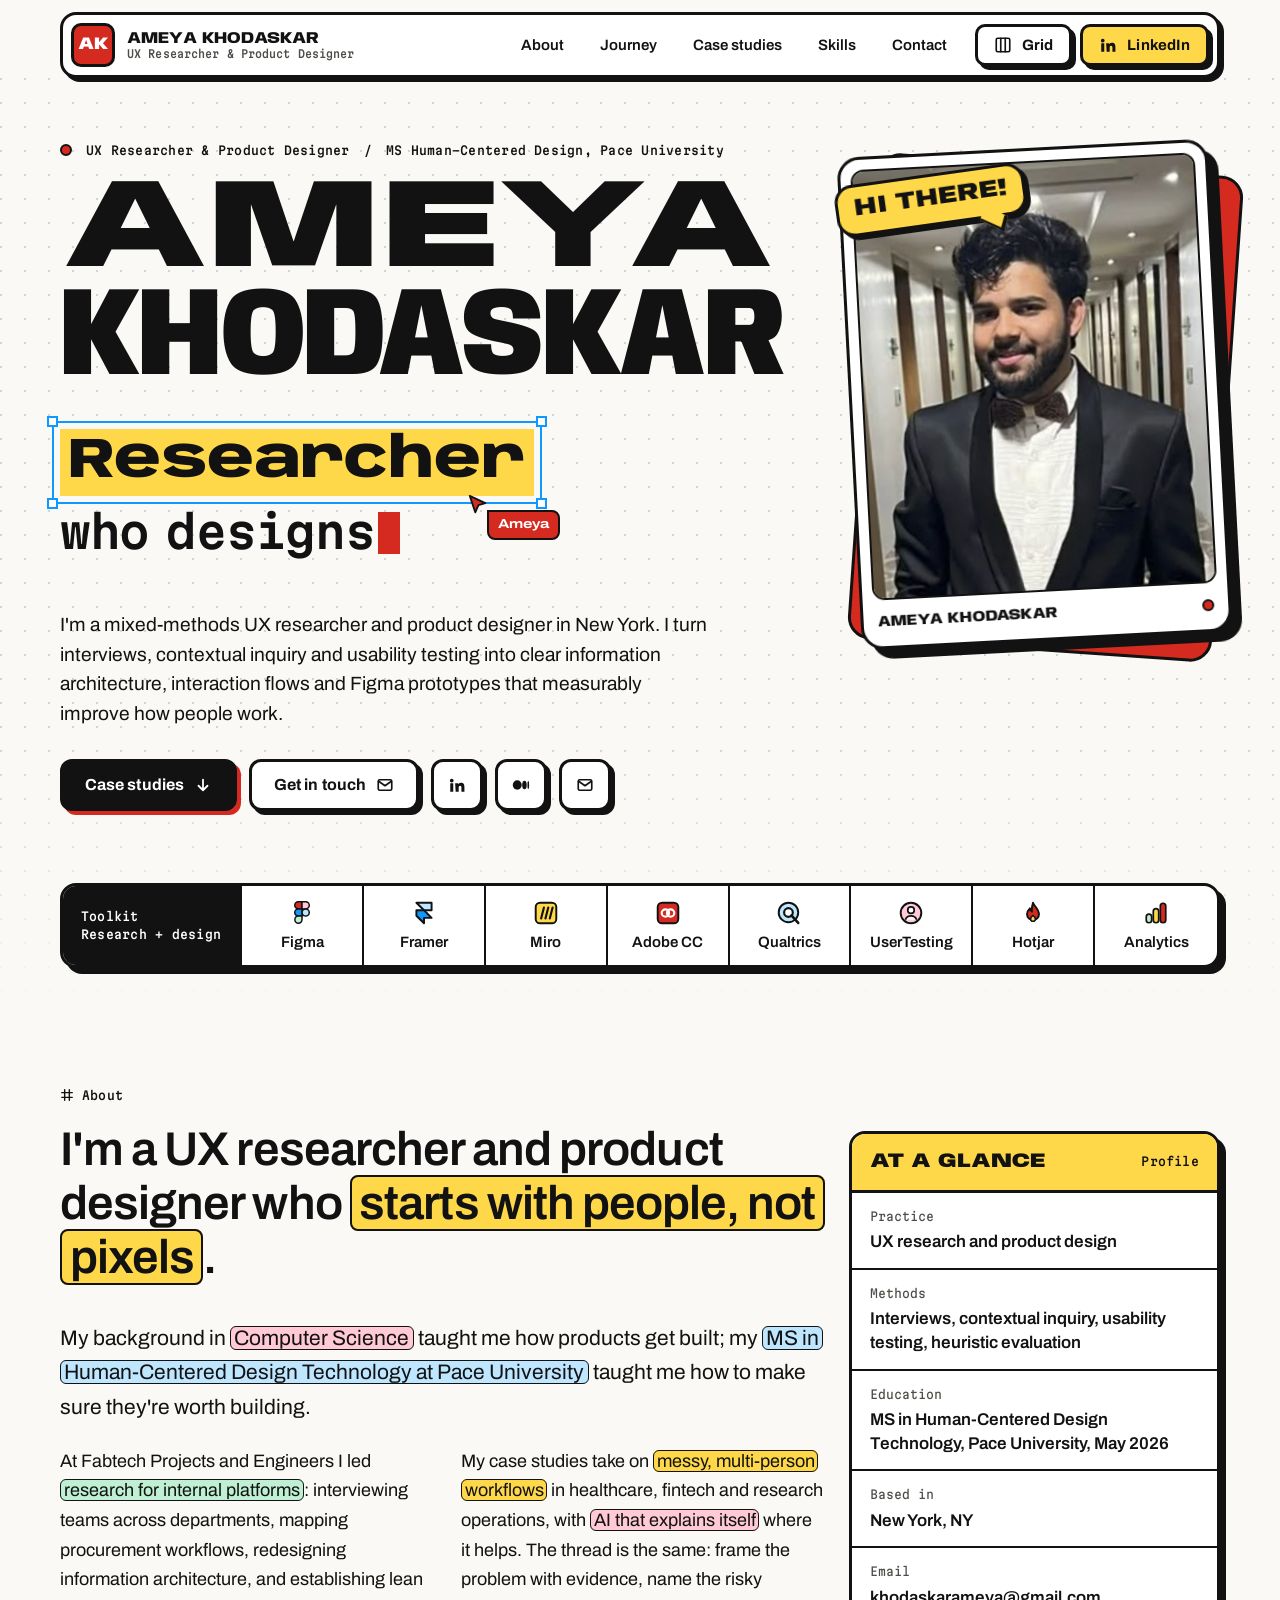
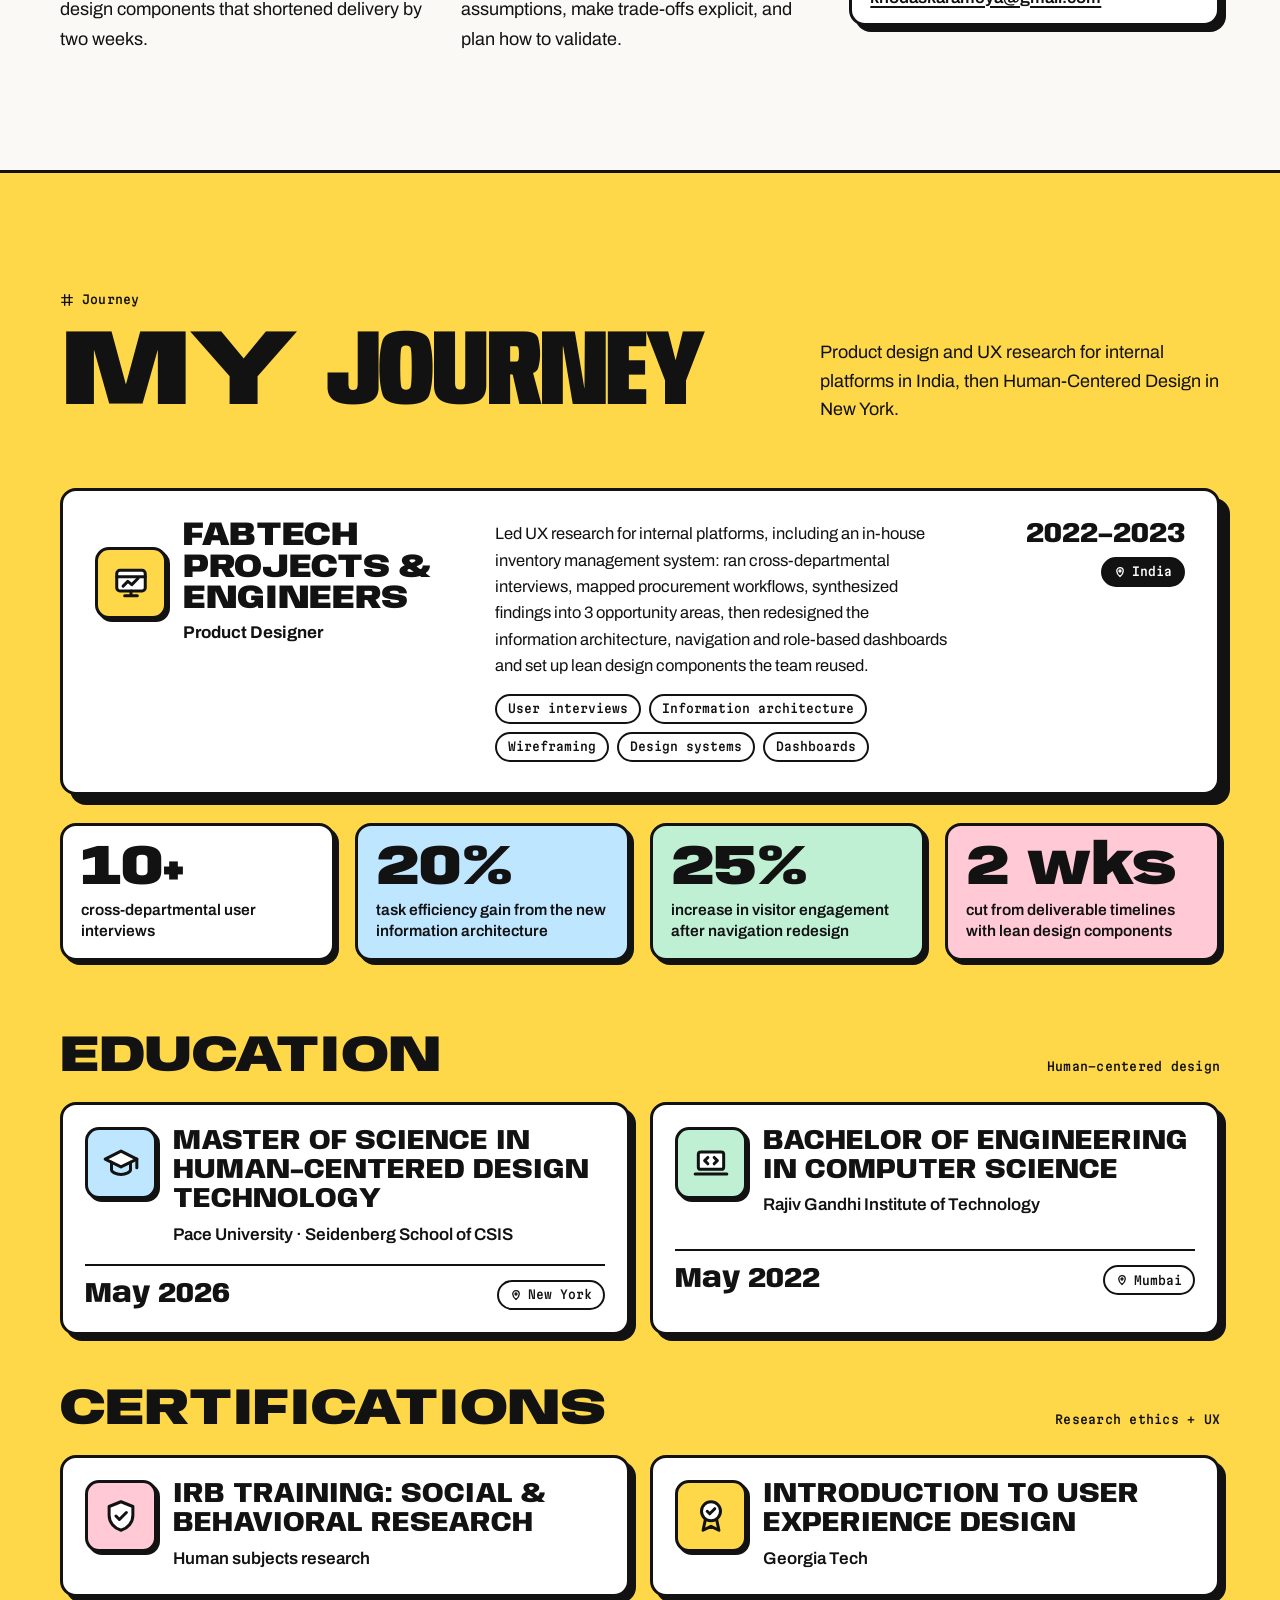
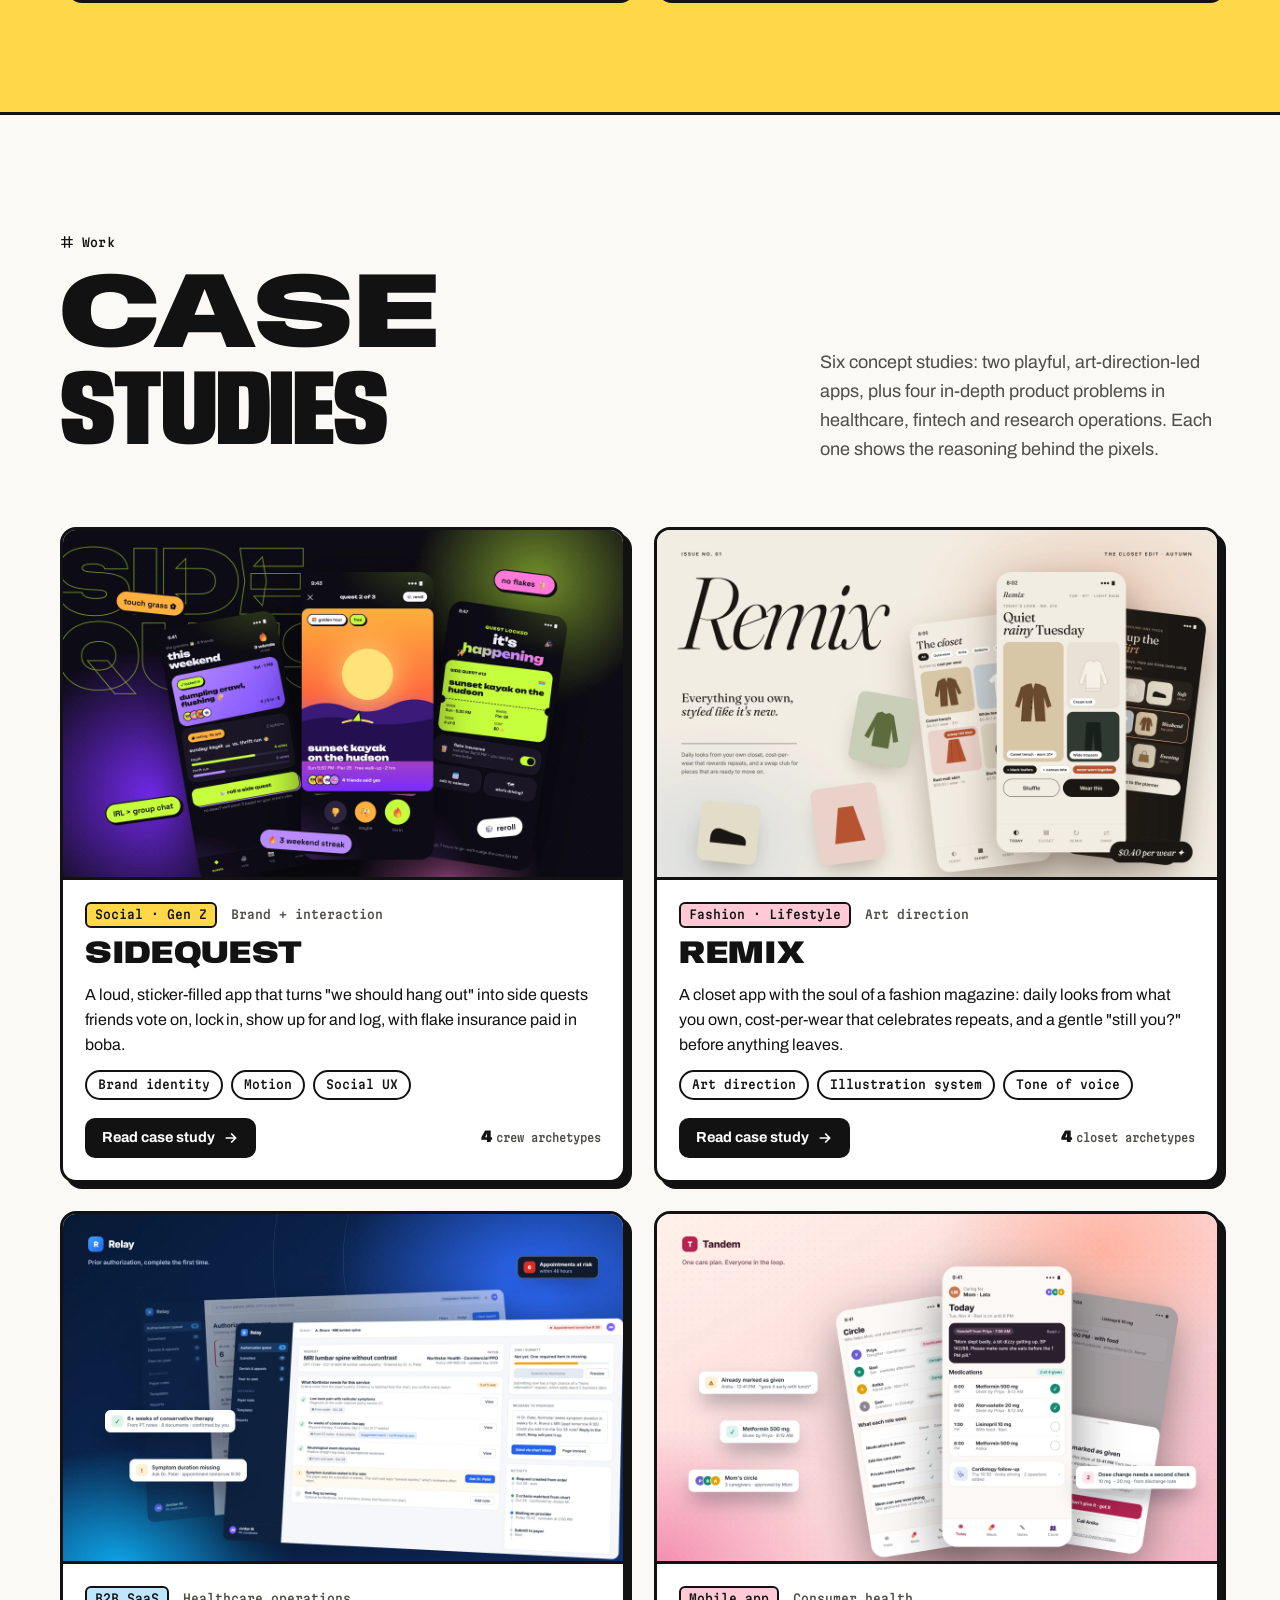
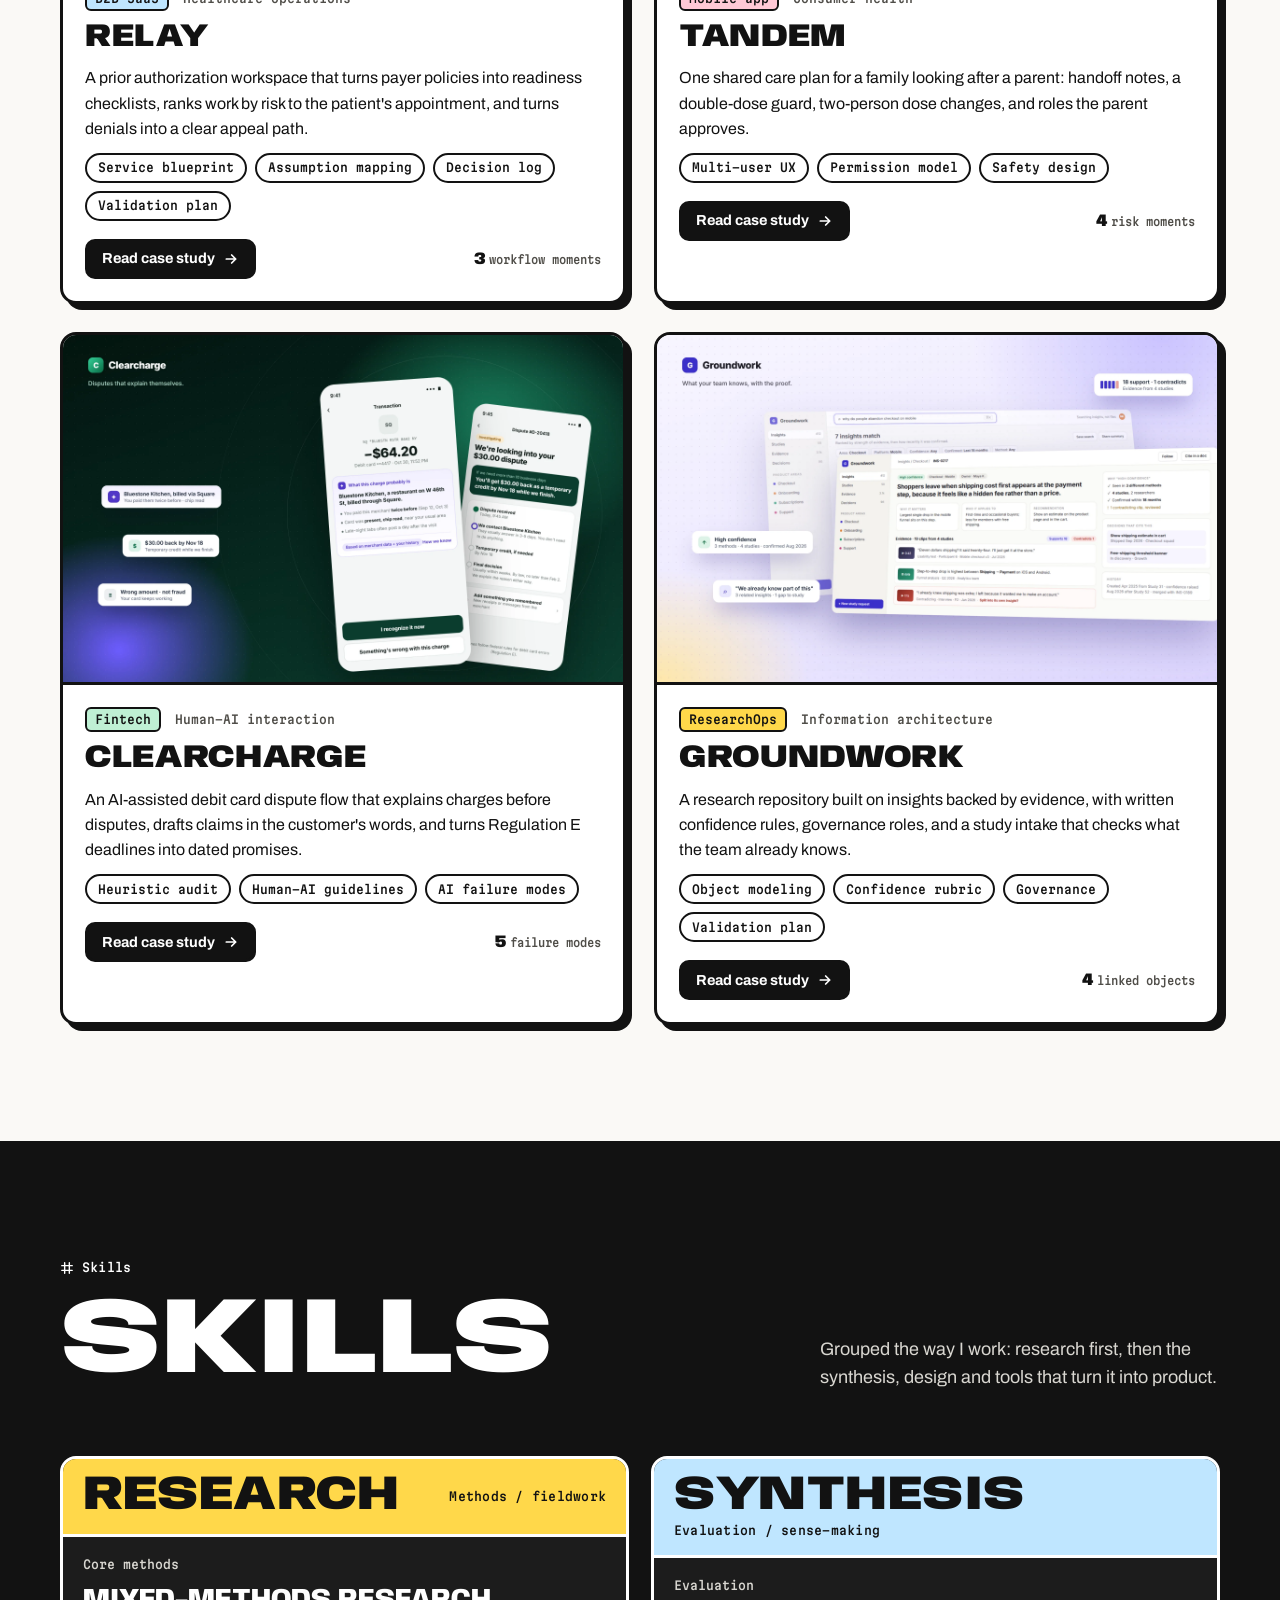
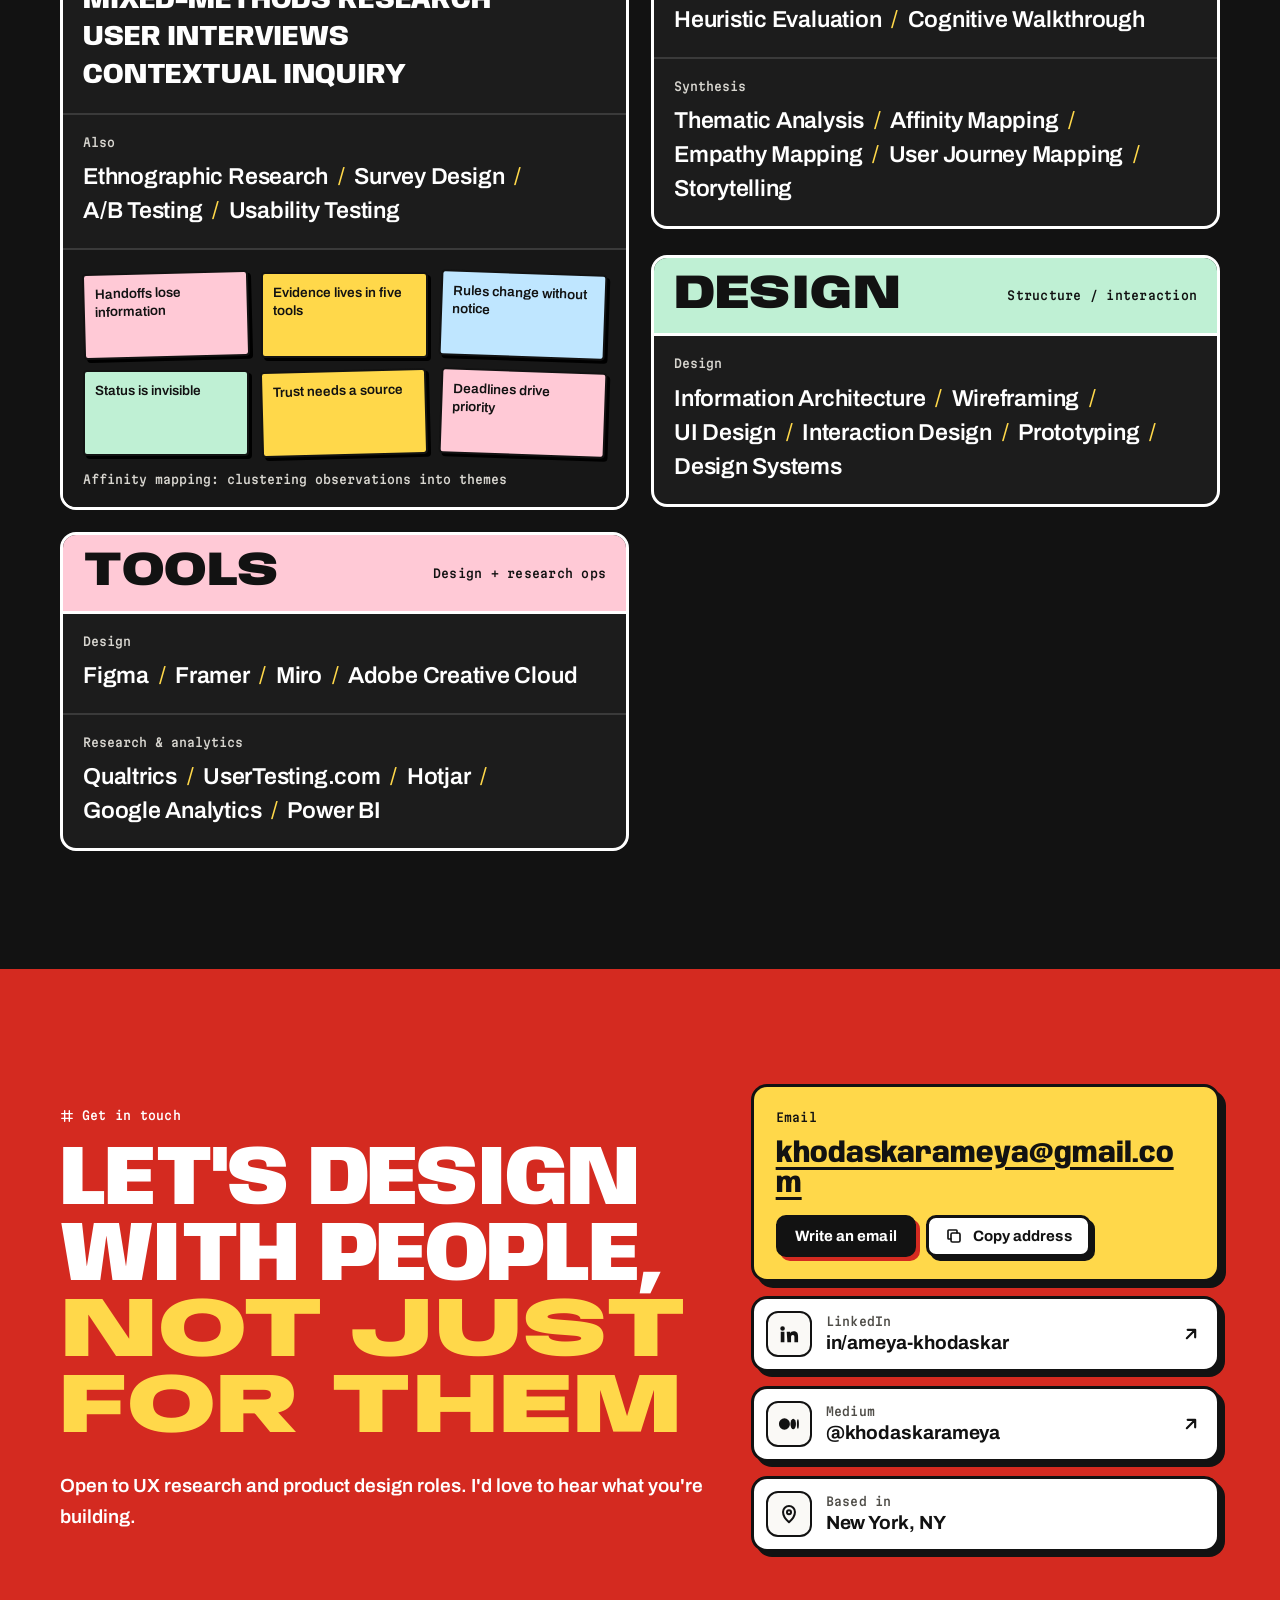
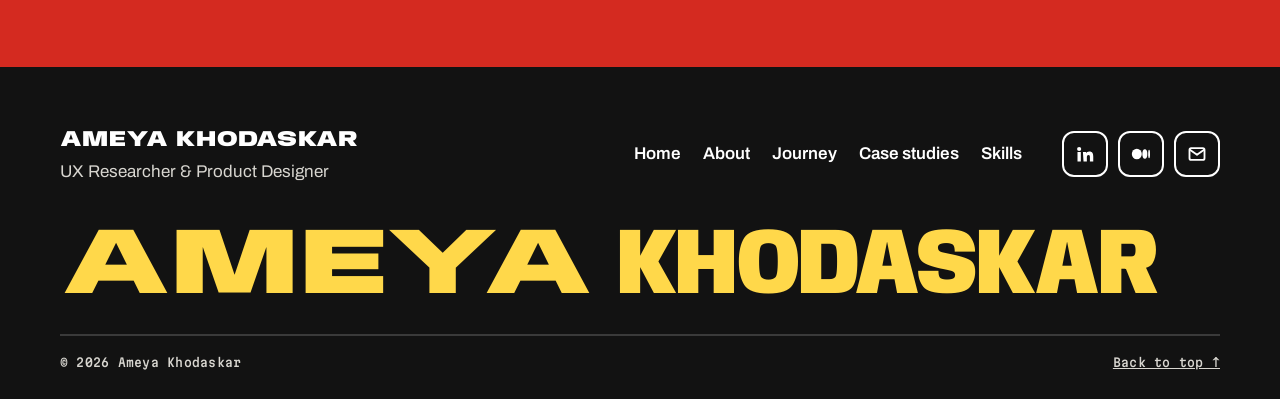
==== commit 22fea746: "Use ameyakhodaskar.com as the site address" ====
--- a/index.html
+++ b/index.html
@@ -8,20 +8,20 @@
 <meta name="keywords" content="Ameya Khodaskar, UX Researcher, Product Designer, Human-Centered Design, Usability Testing, Figma, Case Studies, New York">
 <meta name="author" content="Ameya Khodaskar">
 <meta name="theme-color" content="#d42a20">
-<link rel="canonical" href="https://khodaskarameya-hub.github.io/">
+<link rel="canonical" href="https://ameyakhodaskar.com/">
 <meta property="og:type" content="website">
 <meta property="og:site_name" content="Ameya Khodaskar">
 <meta property="og:title" content="Ameya Khodaskar | UX Researcher &amp; Product Designer">
 <meta property="og:description" content="Mixed-methods UX researcher and product designer who turns interviews, contextual inquiry and usability testing into clear flows and tested Figma prototypes.">
-<meta property="og:url" content="https://khodaskarameya-hub.github.io/">
-<meta property="og:image" content="https://khodaskarameya-hub.github.io/assets/images/social-card.png">
+<meta property="og:url" content="https://ameyakhodaskar.com/">
+<meta property="og:image" content="https://ameyakhodaskar.com/assets/images/social-card.png">
 <meta property="og:image:width" content="1200">
 <meta property="og:image:height" content="630">
 <meta property="og:image:alt" content="Ameya Khodaskar, UX researcher who designs">
 <meta name="twitter:card" content="summary_large_image">
 <meta name="twitter:title" content="Ameya Khodaskar | UX Researcher &amp; Product Designer">
 <meta name="twitter:description" content="Mixed-methods UX researcher and product designer in New York. Case studies from research to tested Figma prototypes.">
-<meta name="twitter:image" content="https://khodaskarameya-hub.github.io/assets/images/social-card.png">
+<meta name="twitter:image" content="https://ameyakhodaskar.com/assets/images/social-card.png">
 <link rel="icon" href="favicon.svg" type="image/svg+xml">
 <link rel="apple-touch-icon" href="apple-touch-icon.png">
 <link rel="preconnect" href="https://fonts.googleapis.com">
@@ -36,8 +36,8 @@
   "name": "Ameya Khodaskar",
   "jobTitle": "UX Researcher & Product Designer",
   "description": "Mixed-methods UX researcher and product designer who turns interviews, contextual inquiry and usability testing into clear information architecture, interaction flows and tested Figma prototypes.",
-  "url": "https://khodaskarameya-hub.github.io/",
-  "image": "https://khodaskarameya-hub.github.io/assets/images/ameya-khodaskar.jpg",
+  "url": "https://ameyakhodaskar.com/",
+  "image": "https://ameyakhodaskar.com/assets/images/ameya-khodaskar.jpg",
   "email": "khodaskarameya@gmail.com",
   "address": { "@type": "PostalAddress", "addressLocality": "New York", "addressRegion": "NY", "addressCountry": "US" },
   "sameAs": ["https://www.linkedin.com/in/ameya-khodaskar-071bb1207", "https://medium.com/@khodaskarameya"],
